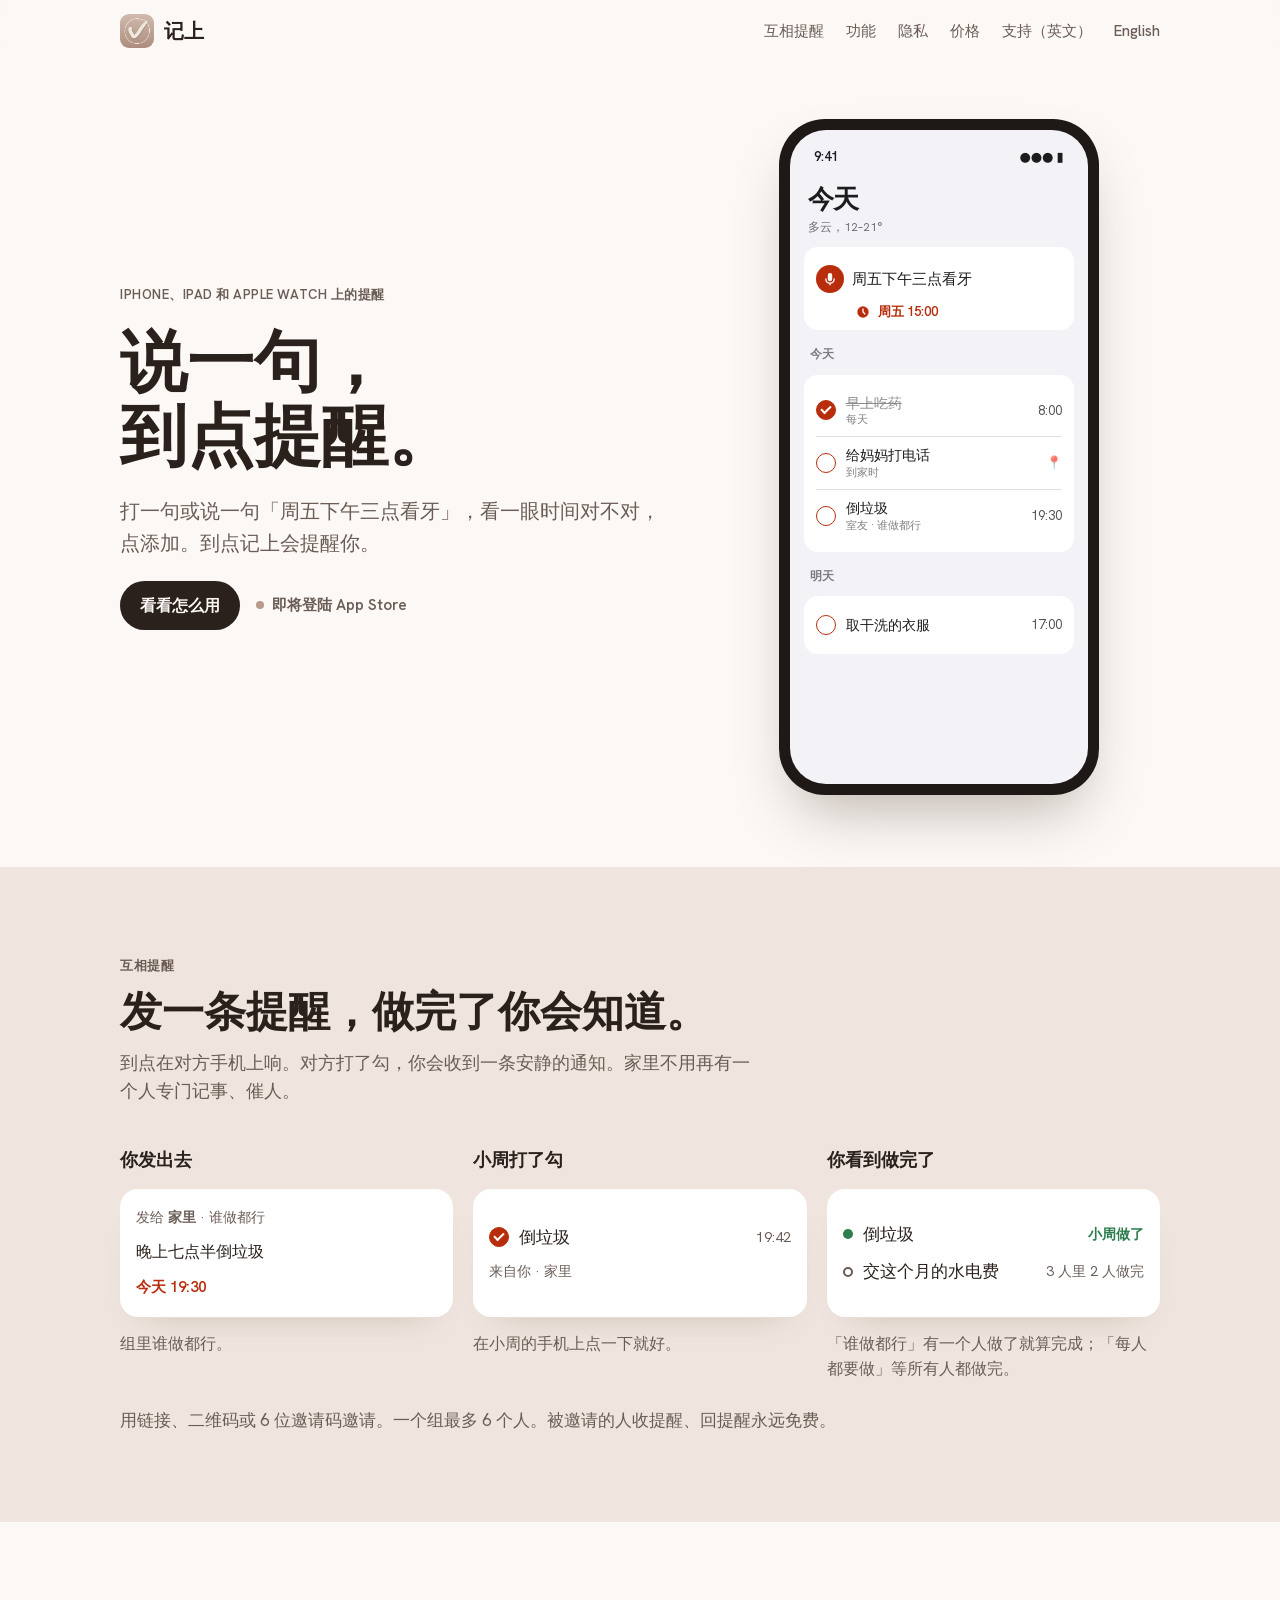
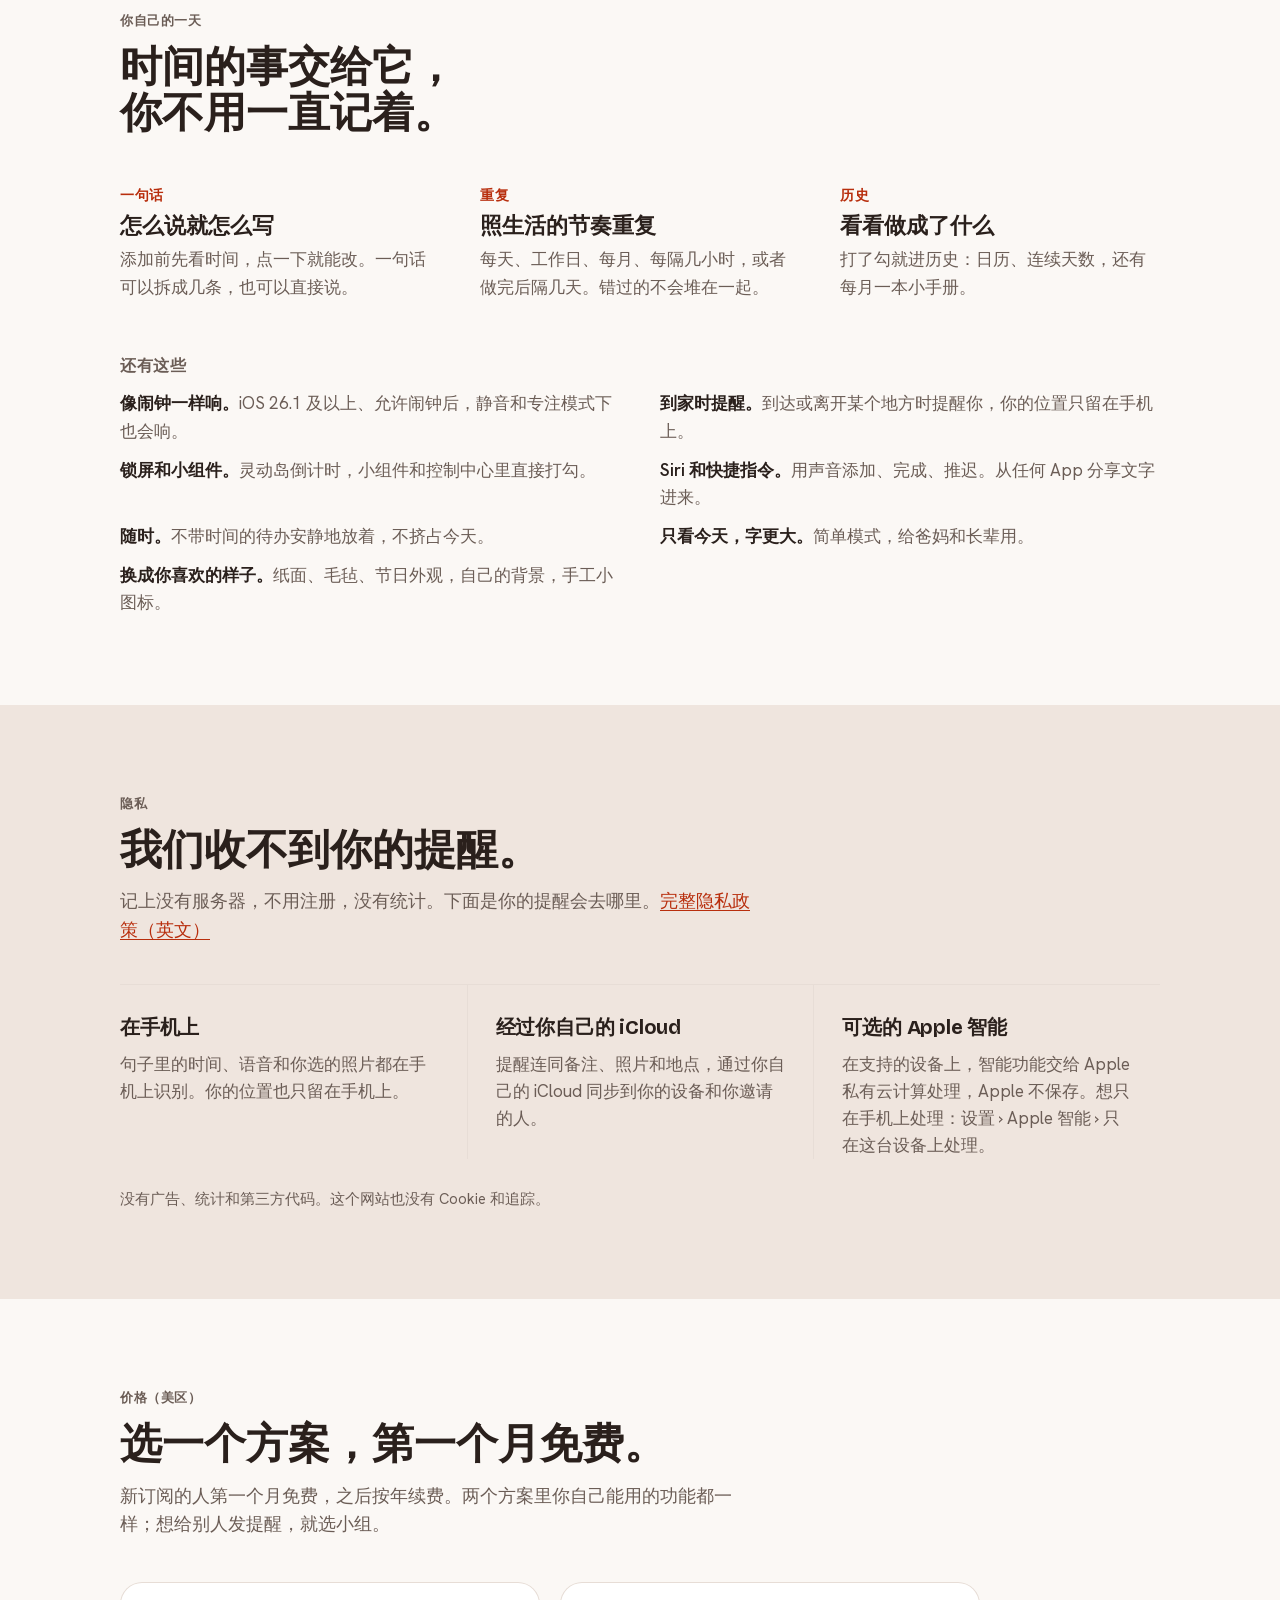
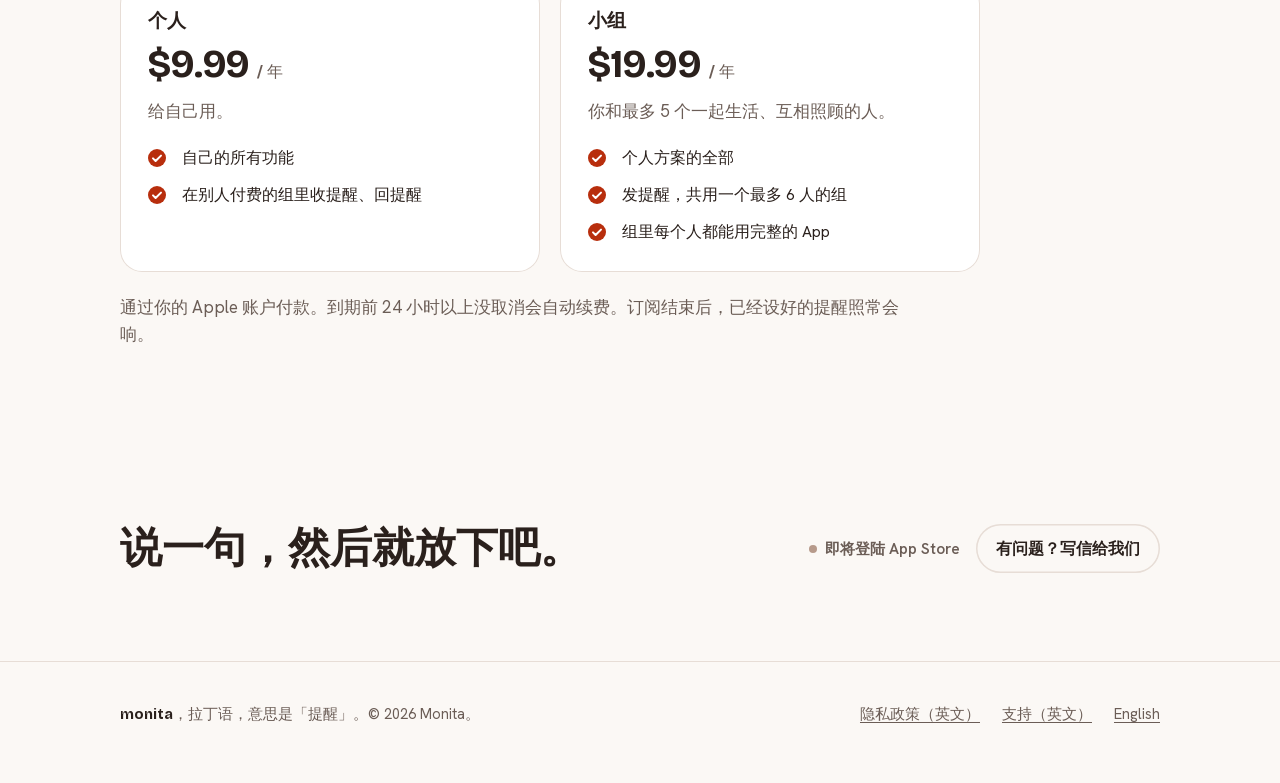
==== zh/index.html @ b8a8f03d "Draft (not live): shorter phone hero with demo, three-step group story, feature tiers, Chinese page " ====
<!doctype html>
<html lang="zh-Hans">
<head>
<meta charset="utf-8">
<meta name="viewport" content="width=device-width, initial-scale=1, viewport-fit=cover">
<title>记上 Monita：说一句，到点提醒</title>
<meta name="description" content="记上（Monita）是 iPhone 上的提醒 App。说一句话就设好时间，到点提醒你；给家人、室友发提醒，做完了你会知道。不用注册，没有广告和追踪。">
<link rel="canonical" href="https://usemonita.com/zh/">
<link rel="alternate" hreflang="en" href="https://usemonita.com/">
<link rel="alternate" hreflang="zh-Hans" href="https://usemonita.com/zh/">
<link rel="icon" href="../img/favicon-32.png" sizes="32x32" type="image/png">
<link rel="apple-touch-icon" href="../img/apple-touch-icon.png">
<meta property="og:title" content="记上 Monita：说一句，到点提醒">
<meta property="og:description" content="说一句话就设好提醒。给一起生活的人发提醒，做完了你会知道。">
<meta property="og:image" content="https://usemonita.com/img/og.png">
<link rel="stylesheet" href="../fonts.css">
<link rel="stylesheet" href="../style.css">
<style>
  :root { --font-body: "Hanken Grotesk", -apple-system, "PingFang SC", "Hiragino Sans GB", "Noto Sans SC", system-ui, sans-serif; --font-display: "Bricolage Grotesque", -apple-system, "PingFang SC", "Noto Sans SC", system-ui, sans-serif; }
  h1, h2, h3 { letter-spacing: 0; }
  .eyebrow { letter-spacing: 0.04em; }
  .nb { display: inline-block; }
</style>
</head>
<body>
<header class="site-head">
  <div class="wrap">
    <a class="brand" href="./" aria-label="记上 首页"><img src="../img/icon-256.webp" alt="" width="34" height="34">记上</a>
    <nav class="nav" aria-label="主菜单">
      <a href="#together">互相提醒</a>
      <a href="#features">功能</a>
      <a href="#privacy">隐私</a>
      <a href="#pricing">价格</a>
      <a href="../support.html">支持（英文）</a>
      <a href="../" lang="en">English</a>
    </nav>
    <nav class="nav-mini" aria-label="帮助"><a href="#privacy">隐私</a><a href="../support.html">支持</a><a href="../" lang="en">English</a></nav>
  </div>
</header>

<main>
  <section class="hero">
    <div class="wrap">
      <div class="hero-copy">
        <span class="eyebrow">iPhone、iPad 和 Apple Watch 上的提醒</span>
        <h1><span class="nb">说一句，</span><span class="nb">到点提醒。</span></h1>
        <div class="try" role="img" aria-label="输入「周五下午三点看牙」，下面先显示「周五 15:00」，再点添加。">
          <div class="try-input" aria-hidden="true"><span class="mic"><svg viewBox="0 0 16 16"><path d="M8 10.5a2.5 2.5 0 0 0 2.5-2.5V3.5a2.5 2.5 0 0 0-5 0V8A2.5 2.5 0 0 0 8 10.5Zm4-2.5a.75.75 0 0 1 1.5 0 5.5 5.5 0 0 1-4.75 5.45V15h-1.5v-1.55A5.5 5.5 0 0 1 2.5 8 .75.75 0 0 1 4 8a4 4 0 0 0 8 0Z"/></svg></span><span>周五下午三点看牙</span><span class="try-add">添加</span></div>
          <div class="try-result" aria-hidden="true"><svg viewBox="0 0 16 16"><path d="M8 1.5a6.5 6.5 0 1 0 0 13 6.5 6.5 0 0 0 0-13ZM8.75 4v3.69l2.28 2.28-1.06 1.06L7.25 8.31V4h1.5Z"/></svg>周五 15:00</div>
        </div>
        <p class="lede">打一句或说一句「周五下午三点看牙」，看一眼时间对不对，点添加。到点记上会提醒你。</p>
        <div class="cta-row">
          <a class="btn" href="#together">看看怎么用</a>
          <span class="soon" data-appstore>即将登陆 App Store</span>
        </div>
      </div>

      <div class="phone" role="img" aria-label="iPhone 上的记上：输入「周五下午三点看牙」，下面显示「周五 15:00」。">
        <div class="screen" aria-hidden="true">
          <div class="status"><span>9:41</span><span>●●● ▮</span></div>
          <div class="date">今天</div>
          <div class="sub">多云，12–21°</div>
          <div class="card">
            <div class="input">
              <span class="mic"><svg viewBox="0 0 16 16"><path d="M8 10.5a2.5 2.5 0 0 0 2.5-2.5V3.5a2.5 2.5 0 0 0-5 0V8A2.5 2.5 0 0 0 8 10.5Zm4-2.5a.75.75 0 0 1 1.5 0 5.5 5.5 0 0 1-4.75 5.45V15h-1.5v-1.55A5.5 5.5 0 0 1 2.5 8 .75.75 0 0 1 4 8a4 4 0 0 0 8 0Z"/></svg></span>
              <span class="typed"><span>周五下午三点看牙</span></span>
            </div>
            <div class="parsed"><svg viewBox="0 0 16 16"><path d="M8 1.5a6.5 6.5 0 1 0 0 13 6.5 6.5 0 0 0 0-13ZM8.75 4v3.69l2.28 2.28-1.06 1.06L7.25 8.31V4h1.5Z"/></svg><span>周五 15:00</span></div>
          </div>
          <div class="list-label">今天</div>
          <div class="card">
            <div class="row struck"><span class="ring done"></span><span class="t"><span>早上吃药</span><small>每天</small></span><span class="time">8:00</span></div>
            <div class="row"><span class="ring"></span><span class="t"><span>给妈妈打电话</span><small>到家时</small></span><span class="time">📍</span></div>
            <div class="row"><span class="ring"></span><span class="t"><span>倒垃圾</span><small>室友 · 谁做都行</small></span><span class="time">19:30</span></div>
          </div>
          <div class="list-label">明天</div>
          <div class="card">
            <div class="row"><span class="ring"></span><span class="t"><span>取干洗的衣服</span></span><span class="time">17:00</span></div>
          </div>
        </div>
      </div>
    </div>
  </section>

  <section class="band tint" id="together">
    <div class="wrap">
      <div class="center-head">
        <span class="eyebrow">互相提醒</span>
        <h2><span class="nb">发一条提醒，</span><span class="nb">做完了你会知道。</span></h2>
        <p>到点在对方手机上响。对方打了勾，你会收到一条安静的通知。家里不用再有一个人专门记事、催人。</p>
      </div>
      <ol class="frames">
        <li class="frame">
          <span class="frame-step">你发出去</span>
          <div class="mini" aria-hidden="true">
            <div class="mini-to">发给 <b>家里</b> · 谁做都行</div>
            <div class="mini-line">晚上七点半倒垃圾</div>
            <div class="mini-result">今天 19:30</div>
          </div>
          <p>组里谁做都行。</p>
        </li>
        <li class="frame">
          <span class="frame-step">小周打了勾</span>
          <div class="mini" aria-hidden="true">
            <div class="mini-row"><span class="ring done"></span><span>倒垃圾</span><span class="mini-time">19:42</span></div>
            <div class="mini-to">来自你 · 家里</div>
          </div>
          <p>在小周的手机上点一下就好。</p>
        </li>
        <li class="frame">
          <span class="frame-step">你看到做完了</span>
          <div class="mini" aria-hidden="true">
            <div class="mini-row"><span class="okdot"></span><span>倒垃圾</span><span class="mini-ok">小周做了</span></div>
            <div class="mini-row"><span class="waitdot"></span><span>交这个月的水电费</span><span class="mini-wait">3 人里 2 人做完</span></div>
          </div>
          <p>「谁做都行」有一个人做了就算完成；「每人都要做」等所有人都做完。</p>
        </li>
      </ol>
      <p class="frames-note">用链接、二维码或 6 位邀请码邀请。一个组最多 6 个人。被邀请的人收提醒、回提醒永远免费。</p>
    </div>
  </section>

  <section class="band" id="features">
    <div class="wrap">
      <div class="center-head">
        <span class="eyebrow">你自己的一天</span>
        <h2><span class="nb">时间的事交给它，</span><span class="nb">你不用一直记着。</span></h2>
      </div>
      <div class="grid grid-main">
        <div><span class="k">一句话</span><h3>怎么说就怎么写</h3><p>添加前先看时间，点一下就能改。一句话可以拆成几条，也可以直接说。</p></div>
        <div><span class="k">重复</span><h3>照生活的节奏重复</h3><p>每天、工作日、每月、每隔几小时，或者做完后隔几天。错过的不会堆在一起。</p></div>
        <div><span class="k">历史</span><h3>看看做成了什么</h3><p>打了勾就进历史：日历、连续天数，还有每月一本小手册。</p></div>
      </div>
      <h3 class="more-head">还有这些</h3>
      <ul class="more">
        <li><b>像闹钟一样响。</b>iOS 26.1 及以上、允许闹钟后，静音和专注模式下也会响。</li>
        <li><b>到家时提醒。</b>到达或离开某个地方时提醒你，你的位置只留在手机上。</li>
        <li><b>锁屏和小组件。</b>灵动岛倒计时，小组件和控制中心里直接打勾。</li>
        <li><b>Siri 和快捷指令。</b>用声音添加、完成、推迟。从任何 App 分享文字进来。</li>
        <li><b>随时。</b>不带时间的待办安静地放着，不挤占今天。</li>
        <li><b>只看今天，字更大。</b>简单模式，给爸妈和长辈用。</li>
        <li><b>换成你喜欢的样子。</b>纸面、毛毡、节日外观，自己的背景，手工小图标。</li>
      </ul>
    </div>
  </section>

  <section class="band tint" id="privacy">
    <div class="wrap">
      <div class="center-head">
        <span class="eyebrow">隐私</span>
        <h2>我们收不到你的提醒。</h2>
        <p>记上没有服务器，不用注册，没有统计。下面是你的提醒会去哪里。<a href="../privacy.html">完整隐私政策（英文）</a></p>
      </div>
      <ul class="privacy-lines">
        <li><b>在手机上</b><span>句子里的时间、语音和你选的照片都在手机上识别。你的位置也只留在手机上。</span></li>
        <li><b>经过你自己的 iCloud</b><span>提醒连同备注、照片和地点，通过你自己的 iCloud 同步到你的设备和你邀请的人。</span></li>
        <li><b>可选的 Apple 智能</b><span>在支持的设备上，智能功能交给 Apple 私有云计算处理，Apple 不保存。想只在手机上处理：设置 › Apple 智能 › 只在这台设备上处理。</span></li>
      </ul>
      <p class="fine" style="margin-top:28px">没有广告、统计和第三方代码。这个网站也没有 Cookie 和追踪。</p>
    </div>
  </section>

  <section class="band" id="pricing">
    <div class="wrap">
      <div class="center-head">
        <span class="eyebrow">价格（美区）</span>
        <h2><span class="nb">选一个方案，</span><span class="nb">第一个月免费。</span></h2>
        <p>新订阅的人第一个月免费，之后按年续费。两个方案里你自己能用的功能都一样；想给别人发提醒，就选小组。</p>
      </div>
      <div class="plans">
        <div class="plan">
          <h3>个人</h3>
          <div class="price">$9.99 <small>/ 年</small></div>
          <p>给自己用。</p>
          <ul class="ticks">
            <li><span>自己的所有功能</span></li>
            <li><span>在别人付费的组里收提醒、回提醒</span></li>
          </ul>
        </div>
        <div class="plan">
          <h3>小组</h3>
          <div class="price">$19.99 <small>/ 年</small></div>
          <p>你和最多 5 个一起生活、互相照顾的人。</p>
          <ul class="ticks">
            <li><span>个人方案的全部</span></li>
            <li><span>发提醒，共用一个最多 6 人的组</span></li>
            <li><span>组里每个人都能用完整的 App</span></li>
          </ul>
        </div>
      </div>
      <p class="trial-note">通过你的 Apple 账户付款。到期前 24 小时以上没取消会自动续费。订阅结束后，已经设好的提醒照常会响。</p>
    </div>
  </section>

  <section class="band closing" id="get">
    <div class="wrap">
      <h2><span class="nb">说一句，</span><span class="nb">然后就放下吧。</span></h2>
      <div class="cta-row">
        <span class="soon" data-appstore>即将登陆 App Store</span>
        <a class="btn ghost" href="mailto:support@usemonita.com">有问题？写信给我们</a>
      </div>
    </div>
  </section>
</main>

<footer class="site-foot">
  <div class="wrap">
    <p class="latin"><i>monita</i>，拉丁语，意思是「提醒」。© 2026 Monita。</p>
    <nav aria-label="页脚"><a href="../privacy.html">隐私政策（英文）</a><a href="../support.html">支持（英文）</a><a href="../" lang="en">English</a></nav>
  </div>
</footer>
</body>
</html>
---- fonts.css ----
@font-face { font-family: 'Bricolage Grotesque'; font-style: normal; font-weight: 600; font-display: swap; src: url(fonts/BricolageGrotesque-latin.woff2) format('woff2'); unicode-range: U+0000-00FF, U+0131, U+0152-0153, U+02BB-02BC, U+02C6, U+02DA, U+02DC, U+0304, U+0308, U+0329, U+2000-206F, U+20AC, U+2122, U+2191, U+2193, U+2212, U+2215, U+FEFF, U+FFFD; }
@font-face { font-family: 'Bricolage Grotesque'; font-style: normal; font-weight: 700; font-display: swap; src: url(fonts/BricolageGrotesque-latin.woff2) format('woff2'); unicode-range: U+0000-00FF, U+0131, U+0152-0153, U+02BB-02BC, U+02C6, U+02DA, U+02DC, U+0304, U+0308, U+0329, U+2000-206F, U+20AC, U+2122, U+2191, U+2193, U+2212, U+2215, U+FEFF, U+FFFD; }
@font-face { font-family: 'Hanken Grotesk'; font-style: normal; font-weight: 400; font-display: swap; src: url(fonts/HankenGrotesk-latin.woff2) format('woff2'); unicode-range: U+0000-00FF, U+0131, U+0152-0153, U+02BB-02BC, U+02C6, U+02DA, U+02DC, U+0304, U+0308, U+0329, U+2000-206F, U+20AC, U+2122, U+2191, U+2193, U+2212, U+2215, U+FEFF, U+FFFD; }
@font-face { font-family: 'Hanken Grotesk'; font-style: normal; font-weight: 500; font-display: swap; src: url(fonts/HankenGrotesk-latin.woff2) format('woff2'); unicode-range: U+0000-00FF, U+0131, U+0152-0153, U+02BB-02BC, U+02C6, U+02DA, U+02DC, U+0304, U+0308, U+0329, U+2000-206F, U+20AC, U+2122, U+2191, U+2193, U+2212, U+2215, U+FEFF, U+FFFD; }
@font-face { font-family: 'Hanken Grotesk'; font-style: normal; font-weight: 600; font-display: swap; src: url(fonts/HankenGrotesk-latin.woff2) format('woff2'); unicode-range: U+0000-00FF, U+0131, U+0152-0153, U+02BB-02BC, U+02C6, U+02DA, U+02DC, U+0304, U+0308, U+0329, U+2000-206F, U+20AC, U+2122, U+2191, U+2193, U+2212, U+2215, U+FEFF, U+FFFD; }
---- style.css ----
/* Monita site. Layout: one calm column of alternating "paper" bands, phone mocks drawn in HTML,
   colors taken from the app icon (clay + cream) and the app's own red. */
:root {
  --paper: #FBF8F5;      /* page ground, a touch of the icon's clay */
  --sheet: #FFFFFF;      /* cards, phone screen */
  --clay: #B79A8B;       /* icon gradient, mid */
  --clay-soft: #EFE5DE;  /* tinted band */
  --ink: #2A201C;        /* text */
  --ink-2: #6B5D56;      /* secondary text (5.9:1 on paper) */
  --line: #E7DDD6;
  --accent: #B82E0D;     /* the app's Done red */
  --accent-ink: #FFFFFF;
  --ok: #2F7D4F;
  --phone: #1E1916;
  --font-display: "Bricolage Grotesque", "Avenir Next", system-ui, sans-serif;
  --font-body: "Hanken Grotesk", -apple-system, "Segoe UI", system-ui, sans-serif;
  --radius: 22px;
  --wrap: 1080px;
  color-scheme: light;
}
@media (prefers-color-scheme: dark) {
  :root:not([data-theme="light"]) {
    --paper: #171310; --sheet: #241E1A; --clay: #A88B7C; --clay-soft: #2A221D;
    --ink: #F3ECE6; --ink-2: #BFAFA6; --line: #3A302A;
    --accent: #FF7A57; --accent-ink: #1A0F0A; --ok: #6CCB92; --phone: #0B0908;
    color-scheme: dark;
  }
}
:root[data-theme="dark"] {
  --paper: #171310; --sheet: #241E1A; --clay: #A88B7C; --clay-soft: #2A221D;
  --ink: #F3ECE6; --ink-2: #BFAFA6; --line: #3A302A;
  --accent: #FF7A57; --accent-ink: #1A0F0A; --ok: #6CCB92; --phone: #0B0908;
  color-scheme: dark;
}

* { box-sizing: border-box; }
[hidden] { display: none !important; }
html { -webkit-text-size-adjust: 100%; scroll-behavior: smooth; }
@media (prefers-reduced-motion: reduce) { html { scroll-behavior: auto; } }
body {
  margin: 0; background: var(--paper); color: var(--ink);
  font: 400 17px/1.6 var(--font-body);
  -webkit-font-smoothing: antialiased;
}
img { max-width: 100%; height: auto; display: block; }
a { color: var(--accent); text-underline-offset: 3px; }
a:focus-visible, button:focus-visible { outline: 3px solid var(--accent); outline-offset: 3px; border-radius: 8px; }
h1, h2, h3 { font-family: var(--font-display); line-height: 1.1; letter-spacing: -0.02em; margin: 0; text-wrap: balance; }
h1 { font-size: clamp(2.5rem, 6vw, 4.2rem); font-weight: 700; }
h2 { font-size: clamp(1.8rem, 3.6vw, 2.6rem); font-weight: 700; }
h3 { font-size: 1.2rem; font-weight: 650; letter-spacing: -0.01em; }
p { margin: 0; }

.wrap {
  max-width: var(--wrap); margin: 0 auto;
  padding-left: max(20px, env(safe-area-inset-left, 0px));
  padding-right: max(20px, env(safe-area-inset-right, 0px));
}

/* Header */
body::before { content: ""; position: fixed; inset: 0 0 auto; height: env(safe-area-inset-top, 0px); z-index: 10; background: var(--paper); }
.site-head { position: sticky; top: env(safe-area-inset-top, 0px); z-index: 5; background: color-mix(in srgb, var(--paper) 88%, transparent); backdrop-filter: blur(12px); -webkit-backdrop-filter: blur(12px); border-bottom: 1px solid transparent; }
.site-head .wrap { display: flex; align-items: center; gap: 24px; padding-block: 14px; }
.brand { display: flex; align-items: center; gap: 10px; color: var(--ink); text-decoration: none; font: 700 1.25rem/1 var(--font-display); letter-spacing: -0.02em; }
.brand img { width: 34px; height: 34px; border-radius: 9px; }
.nav { display: flex; gap: 22px; margin-left: auto; }
.nav a { color: var(--ink-2); text-decoration: none; font-weight: 500; font-size: 0.95rem; }
.nav a:hover { color: var(--ink); }
.nav-mini { display: none; gap: 18px; margin-left: auto; }
.nav-mini a { color: var(--ink-2); text-decoration: none; font-weight: 600; font-size: 0.95rem; }
@media (max-width: 760px) { .nav { display: none; } .nav-mini { display: flex; } }

.btn { display: inline-flex; align-items: center; gap: 10px; padding: 12px 20px; border-radius: 999px; background: var(--ink); color: var(--paper); font-weight: 600; font-size: 0.98rem; text-decoration: none; border: 0; cursor: pointer; white-space: nowrap; }
.btn svg { width: 18px; height: 18px; fill: currentColor; }
.btn.small { padding: 9px 16px; font-size: 0.9rem; }
.btn.ghost { background: transparent; color: var(--ink); box-shadow: inset 0 0 0 1.5px var(--line); }
.btn:hover { filter: brightness(1.12); }
.soon { display: inline-flex; align-items: center; gap: 8px; font-size: 0.95rem; font-weight: 600; color: var(--ink-2); padding: 12px 4px; }
.soon::before { content: ""; width: 8px; height: 8px; border-radius: 50%; background: var(--clay); }

/* Hero */
.hero .wrap { display: grid; grid-template-columns: 1.1fr 0.9fr; gap: 56px; align-items: center; padding-block: 56px 72px; }
.hero-copy { display: flex; flex-direction: column; gap: 22px; min-width: 0; }
.eyebrow { font-size: 0.82rem; font-weight: 600; letter-spacing: 0.08em; text-transform: uppercase; color: var(--ink-2); }
.lede { font-size: 1.22rem; color: var(--ink-2); max-width: 34em; }
.cta-row { display: flex; flex-wrap: wrap; gap: 12px; align-items: center; }
.fine { font-size: 0.92rem; color: var(--ink-2); }
@media (max-width: 860px) { .hero .wrap { grid-template-columns: 1fr; gap: 40px; padding-block: 32px 56px; } }

/* Phone mock (drawn, not a screenshot) */
.phone { width: min(320px, 100%); margin: 0 auto; aspect-ratio: 9 / 19; max-width: 100%; background: var(--phone); border-radius: 46px; padding: 11px; box-shadow: 0 30px 60px -20px rgba(60, 35, 20, 0.35); }
.screen { height: 100%; border-radius: 36px; background: #F2F2F7; color: #1C1C1E; overflow: hidden; display: flex; flex-direction: column; gap: 12px; padding: 18px 14px; font-family: -apple-system, "SF Pro Text", var(--font-body); font-size: 14px; line-height: 1.35; }
:root[data-theme="dark"] .screen { background: #000; color: #F2F2F7; }
@media (prefers-color-scheme: dark) { :root:not([data-theme="light"]) .screen { background: #000; color: #F2F2F7; } }
.screen .status { display: flex; justify-content: space-between; font-weight: 600; font-size: 13px; padding: 0 10px; }
.screen .date { font-size: 26px; font-weight: 700; letter-spacing: -0.02em; padding: 4px 4px 0; }
.screen .sub { font-size: 12px; opacity: 0.6; padding: 0 4px; margin-top: -10px; }
.card { background: #fff; border-radius: 14px; padding: 10px 12px; }
:root[data-theme="dark"] .card { background: #1C1C1E; }
:root[data-theme="dark"] .parsed, :root[data-theme="dark"] .caret { color: #FF8A6B; background-color: transparent; }
:root[data-theme="dark"] .caret { background: #FF8A6B; }
:root[data-theme="dark"] .ring { border-color: #FF8A6B; }
:root[data-theme="dark"] .ring.done { background: #FF8A6B; }
@media (prefers-color-scheme: dark) { :root:not([data-theme="light"]) .card { background: #1C1C1E; } :root:not([data-theme="light"]) .parsed { color: #FF8A6B; } :root:not([data-theme="light"]) .caret { background: #FF8A6B; } :root:not([data-theme="light"]) .ring { border-color: #FF8A6B; } :root:not([data-theme="light"]) .ring.done { background: #FF8A6B; } }
.input { display: flex; align-items: center; gap: 8px; min-height: 44px; }
.mic { flex: none; width: 28px; height: 28px; border-radius: 50%; background: #B82E0D; display: grid; place-items: center; }
.mic svg { width: 14px; height: 14px; fill: #fff; }
.typed { flex: 1; min-width: 0; font-size: 15px; white-space: nowrap; overflow: hidden; text-overflow: ellipsis; }
.caret { display: inline-block; width: 2px; height: 1.05em; background: #B82E0D; vertical-align: -2px; margin-left: 1px; animation: blink 1s steps(1) infinite; }
@keyframes blink { 50% { opacity: 0; } }
@media (prefers-reduced-motion: reduce) { .caret { animation: none; } }
.parsed { display: flex; align-items: center; gap: 8px; font-size: 13px; color: #B82E0D; font-weight: 600; padding: 2px 4px 0 40px; min-height: 18px; transition: opacity 0.3s; }
.parsed svg { width: 14px; height: 14px; fill: currentColor; flex: none; }
.list-label { font-size: 12px; font-weight: 600; opacity: 0.55; padding: 4px 6px 0; }
.row { display: flex; align-items: center; gap: 10px; padding: 9px 0; }
.row + .row { border-top: 0.5px solid rgba(128, 128, 128, 0.25); }
.ring { flex: none; width: 20px; height: 20px; border-radius: 50%; border: 1.5px solid #B82E0D; }
.ring.done { background: #B82E0D; display: grid; place-items: center; }
.ring.done::after { content: ""; width: 8px; height: 4px; border: 2px solid #fff; border-top: 0; border-right: 0; transform: rotate(-45deg) translate(1px, -1px); }
.row .t { flex: 1; min-width: 0; }
.row .t small { display: block; font-size: 11px; opacity: 0.55; }
.row .time { font-size: 13px; font-variant-numeric: tabular-nums; opacity: 0.75; }
.row.struck .t span { text-decoration: line-through; opacity: 0.5; }

/* Bands */
.band { padding-block: 88px; }
.band.tint { background: var(--clay-soft); }
.split { display: grid; grid-template-columns: 1fr 1fr; gap: 64px; align-items: center; }
.split > * { min-width: 0; }
.split.flip > :first-child { order: 2; }
@media (max-width: 860px) { .split { grid-template-columns: 1fr; gap: 40px; } .split.flip > :first-child { order: 0; } .band { padding-block: 64px; } }
.section-copy { display: flex; flex-direction: column; gap: 18px; }
.section-copy > p { color: var(--ink-2); font-size: 1.1rem; max-width: 32em; }
.ticks { list-style: none; padding: 0; margin: 6px 0 0; display: grid; gap: 12px; }
.ticks li { display: grid; grid-template-columns: 22px 1fr; gap: 12px; align-items: start; }
.ticks li::before { content: ""; width: 18px; height: 18px; margin-top: 4px; border-radius: 50%; background: var(--accent) url("data:image/svg+xml,%3Csvg xmlns='http://www.w3.org/2000/svg' viewBox='0 0 18 18'%3E%3Cpath d='M5 9.4l2.6 2.6L13 6.6' fill='none' stroke='white' stroke-width='2' stroke-linecap='round' stroke-linejoin='round'/%3E%3C/svg%3E") center/18px no-repeat; }
:root[data-theme="dark"] .ticks li::before { background-color: var(--accent); }

/* Group mock */
.thread { background: var(--sheet); border-radius: var(--radius); padding: 22px; display: grid; gap: 4px; box-shadow: 0 1px 0 var(--line), 0 20px 40px -28px rgba(60, 35, 20, 0.35); max-width: 440px; width: 100%; margin: 0 auto; }
.thread .head { display: flex; align-items: center; gap: 12px; padding-bottom: 12px; border-bottom: 1px solid var(--line); margin-bottom: 6px; }
.avatar { width: 38px; height: 38px; border-radius: 50%; display: grid; place-items: center; font-weight: 700; color: #fff; flex: none; font-size: 0.95rem; }
.thread .head b { display: block; font-size: 1.05rem; }
.thread .head span { font-size: 0.85rem; color: var(--ink-2); }
.msg { display: grid; grid-template-columns: 1fr auto; gap: 2px 12px; padding: 12px 0; }
.msg + .msg { border-top: 1px solid var(--line); }
.msg b { font-weight: 600; }
.msg .meta { grid-column: 1; font-size: 0.85rem; color: var(--ink-2); }
.msg .when { grid-row: 1; grid-column: 2; font-variant-numeric: tabular-nums; font-size: 0.9rem; color: var(--ink-2); }
.msg .status { grid-column: 2; font-size: 0.85rem; font-weight: 600; text-align: right; }
.status.ok { color: var(--ok); }
.status.wait { color: var(--ink-2); font-weight: 500; }

/* Feature grid */
.grid { display: grid; grid-template-columns: repeat(3, 1fr); gap: 36px 40px; margin-top: 48px; }
.grid > div { display: flex; flex-direction: column; gap: 8px; min-width: 0; }
.grid p { color: var(--ink-2); }
.grid .k { font-family: var(--font-display); font-weight: 700; font-size: 0.85rem; color: var(--accent); letter-spacing: 0.04em; text-transform: uppercase; }
@media (max-width: 860px) { .grid { grid-template-columns: 1fr 1fr; } }
@media (max-width: 560px) { .grid { grid-template-columns: 1fr; } }
.center-head { max-width: 640px; display: flex; flex-direction: column; gap: 14px; }
.center-head p { color: var(--ink-2); font-size: 1.1rem; }

/* Privacy */
.privacy-lines { list-style: none; padding: 0; margin: 40px 0 0; display: grid; grid-template-columns: repeat(3, 1fr); gap: 0; border-top: 1px solid var(--line); }
.privacy-lines li { padding: 26px 28px 0 0; display: flex; flex-direction: column; gap: 8px; min-width: 0; }
.privacy-lines li + li { padding-left: 28px; border-left: 1px solid var(--line); }
.privacy-lines b { font-family: var(--font-display); font-size: 1.25rem; letter-spacing: -0.01em; }
.privacy-lines span { color: var(--ink-2); }
@media (max-width: 760px) { .privacy-lines { grid-template-columns: 1fr; } .privacy-lines li, .privacy-lines li + li { padding: 22px 0; border-left: 0; } .privacy-lines li + li { border-top: 1px solid var(--line); } }

/* Pricing */
.plans { display: grid; grid-template-columns: 1fr 1fr; gap: 20px; margin-top: 44px; max-width: 860px; }
.plan { background: var(--sheet); border-radius: var(--radius); padding: 28px; display: flex; flex-direction: column; gap: 14px; box-shadow: inset 0 0 0 1px var(--line); min-width: 0; }
.plan.main { box-shadow: inset 0 0 0 2px var(--accent); }
.plan .price { font-family: var(--font-display); font-size: 2.4rem; font-weight: 700; letter-spacing: -0.03em; line-height: 1; }
.plan .price small { font-size: 1rem; font-weight: 500; color: var(--ink-2); letter-spacing: 0; }
.plan p { color: var(--ink-2); }
.plan .ticks { font-size: 0.98rem; }
@media (max-width: 680px) { .plans { grid-template-columns: 1fr; } }
.trial-note { margin-top: 22px; color: var(--ink-2); max-width: 46em; }

/* FAQ */
.faq { margin-top: 36px; max-width: 760px; border-top: 1px solid var(--line); }
.faq details { border-bottom: 1px solid var(--line); }
.faq summary { cursor: pointer; list-style: none; padding: 20px 36px 20px 0; font-weight: 600; font-size: 1.08rem; position: relative; }
.faq summary::-webkit-details-marker { display: none; }
.faq summary::after { content: "+"; position: absolute; right: 4px; top: 16px; font: 400 1.6rem/1 var(--font-display); color: var(--ink-2); transition: transform 0.2s; }
.faq details[open] summary::after { transform: rotate(45deg); }
.faq details p { padding: 0 0 22px; color: var(--ink-2); max-width: 40em; }

/* Closing CTA */
.closing { text-align: left; }
.closing .wrap { display: flex; flex-wrap: wrap; align-items: center; justify-content: space-between; gap: 28px; }
.closing h2 { max-width: 16em; }

/* Footer */
.site-foot { border-top: 1px solid var(--line); padding-block: 40px 56px; font-size: 0.92rem; color: var(--ink-2); }
.site-foot .wrap { display: grid; grid-template-columns: 1.4fr 1fr; gap: 28px; }
.site-foot nav { display: flex; flex-wrap: wrap; gap: 10px 22px; justify-content: flex-end; align-content: start; }
.site-foot nav a { color: var(--ink-2); }
.latin { max-width: 30em; }
.latin i { font-family: var(--font-display); font-style: normal; font-weight: 700; color: var(--ink); }
@media (max-width: 680px) { .site-foot .wrap { grid-template-columns: 1fr; } .site-foot nav { justify-content: flex-start; } }

/* Text pages (privacy, support) */
.doc { max-width: 720px; padding-block: 48px 80px; display: flex; flex-direction: column; gap: 18px; }
.doc h1 { font-size: clamp(2.2rem, 5vw, 3rem); }
.doc h2 { font-size: 1.45rem; margin-top: 22px; }
.doc h3 { font-size: 1.1rem; margin-top: 8px; }
.doc p, .doc li { color: var(--ink-2); }
.doc strong { color: var(--ink); }
.doc ul { margin: 0; padding-left: 1.2em; display: grid; gap: 10px; }
.doc .summary { background: var(--clay-soft); border-radius: 16px; padding: 18px 20px; color: var(--ink); }
.doc .updated { font-size: 0.9rem; }
.contact:hover { box-shadow: inset 0 0 0 1.5px var(--accent); }
.contact { text-decoration: none; display: inline-flex; flex-wrap: wrap; align-items: center; gap: 10px; background: var(--sheet); box-shadow: inset 0 0 0 1px var(--line); border-radius: 14px; padding: 12px 16px; font-weight: 600; color: var(--ink); width: fit-content; max-width: 100%; }

.toc { display: flex; flex-wrap: wrap; gap: 8px 18px; font-size: 0.95rem; }
.toc a { color: var(--accent); }

/* Draft: short demo in the hero (phones), three-step group story, feature tiers */
.try { display: none; flex-direction: column; gap: 8px; background: var(--sheet); border-radius: 18px; padding: 14px 16px; box-shadow: inset 0 0 0 1px var(--line); }
.try-input { display: flex; align-items: center; gap: 10px; font-size: 1.05rem; color: var(--ink); }
.try-input > span:nth-child(2) { flex: 1; min-width: 0; }
.try-add { font-weight: 600; color: var(--accent); font-size: 0.95rem; }
.try-result { display: flex; align-items: center; gap: 8px; padding-left: 38px; font-weight: 600; color: var(--accent); }
.try-result svg { width: 15px; height: 15px; fill: currentColor; }
@media (max-width: 860px) {
  .try { display: flex; }
  .hero .phone { display: none; }
  .hero-copy { gap: 18px; }
  .hero .lede { font-size: 1.08rem; }
}
.frames { list-style: none; padding: 0; margin: 40px 0 0; display: grid; grid-template-columns: repeat(3, 1fr); gap: 20px; }
.frame { display: flex; flex-direction: column; gap: 14px; min-width: 0; }
.frame p { color: var(--ink-2); font-size: 0.98rem; }
.frame-step { font-family: var(--font-display); font-weight: 700; font-size: 1.15rem; }
.mini { background: var(--sheet); border-radius: 18px; padding: 16px; display: flex; flex-direction: column; gap: 10px; min-height: 128px; justify-content: center; box-shadow: 0 1px 0 var(--line), 0 18px 36px -28px rgba(60, 35, 20, 0.35); }
.mini-to { font-size: 0.85rem; color: var(--ink-2); }
.mini-line { font-size: 1.02rem; }
.mini-result { font-weight: 600; color: var(--accent); font-size: 0.92rem; }
.mini-row { display: flex; align-items: center; gap: 10px; }
.mini-row > span:nth-child(2) { flex: 1; min-width: 0; }
.mini .ring { border-color: var(--accent); }
.mini .ring.done { background: var(--accent); }
.mini-time { font-variant-numeric: tabular-nums; color: var(--ink-2); font-size: 0.9rem; }
.mini-ok { color: var(--ok); font-weight: 600; font-size: 0.9rem; white-space: nowrap; }
.mini-wait { color: var(--ink-2); font-size: 0.9rem; white-space: nowrap; }
.okdot, .waitdot { flex: none; width: 10px; height: 10px; border-radius: 50%; background: var(--ok); }
.waitdot { background: transparent; box-shadow: inset 0 0 0 2px var(--ink-2); }
.frames-note { margin-top: 26px; color: var(--ink-2); max-width: 46em; }
@media (max-width: 860px) { .frames { grid-template-columns: 1fr; } .mini { min-height: 0; } }
.grid-main { grid-template-columns: repeat(3, 1fr); }
.grid-main h3 { font-size: 1.35rem; }
.more-head { margin-top: 56px; font-size: 1rem; color: var(--ink-2); font-family: var(--font-body); font-weight: 600; letter-spacing: 0.04em; text-transform: uppercase; }
.more { list-style: none; padding: 0; margin: 16px 0 0; display: grid; grid-template-columns: 1fr 1fr; gap: 12px 40px; color: var(--ink-2); }
.more b { color: var(--ink); font-weight: 600; }
@media (max-width: 680px) { .more { grid-template-columns: 1fr; } .grid-main { grid-template-columns: 1fr; } }
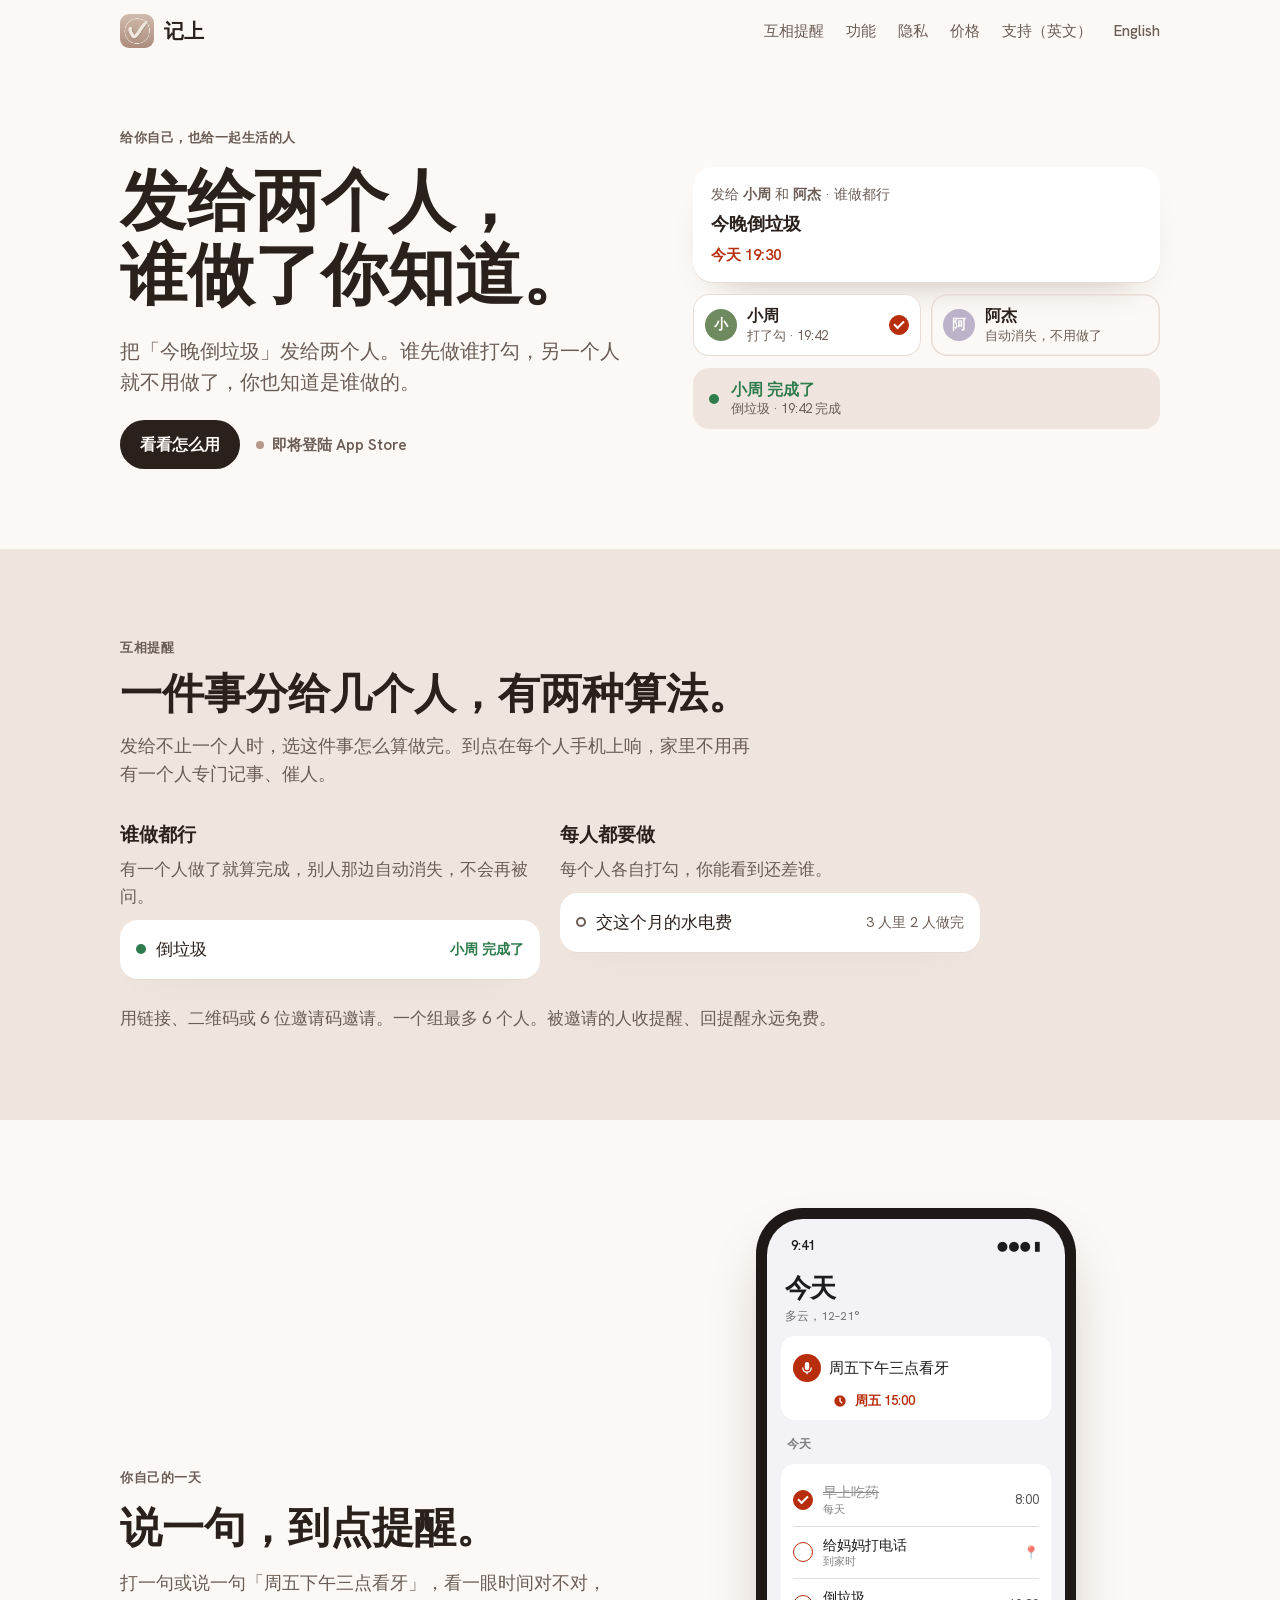
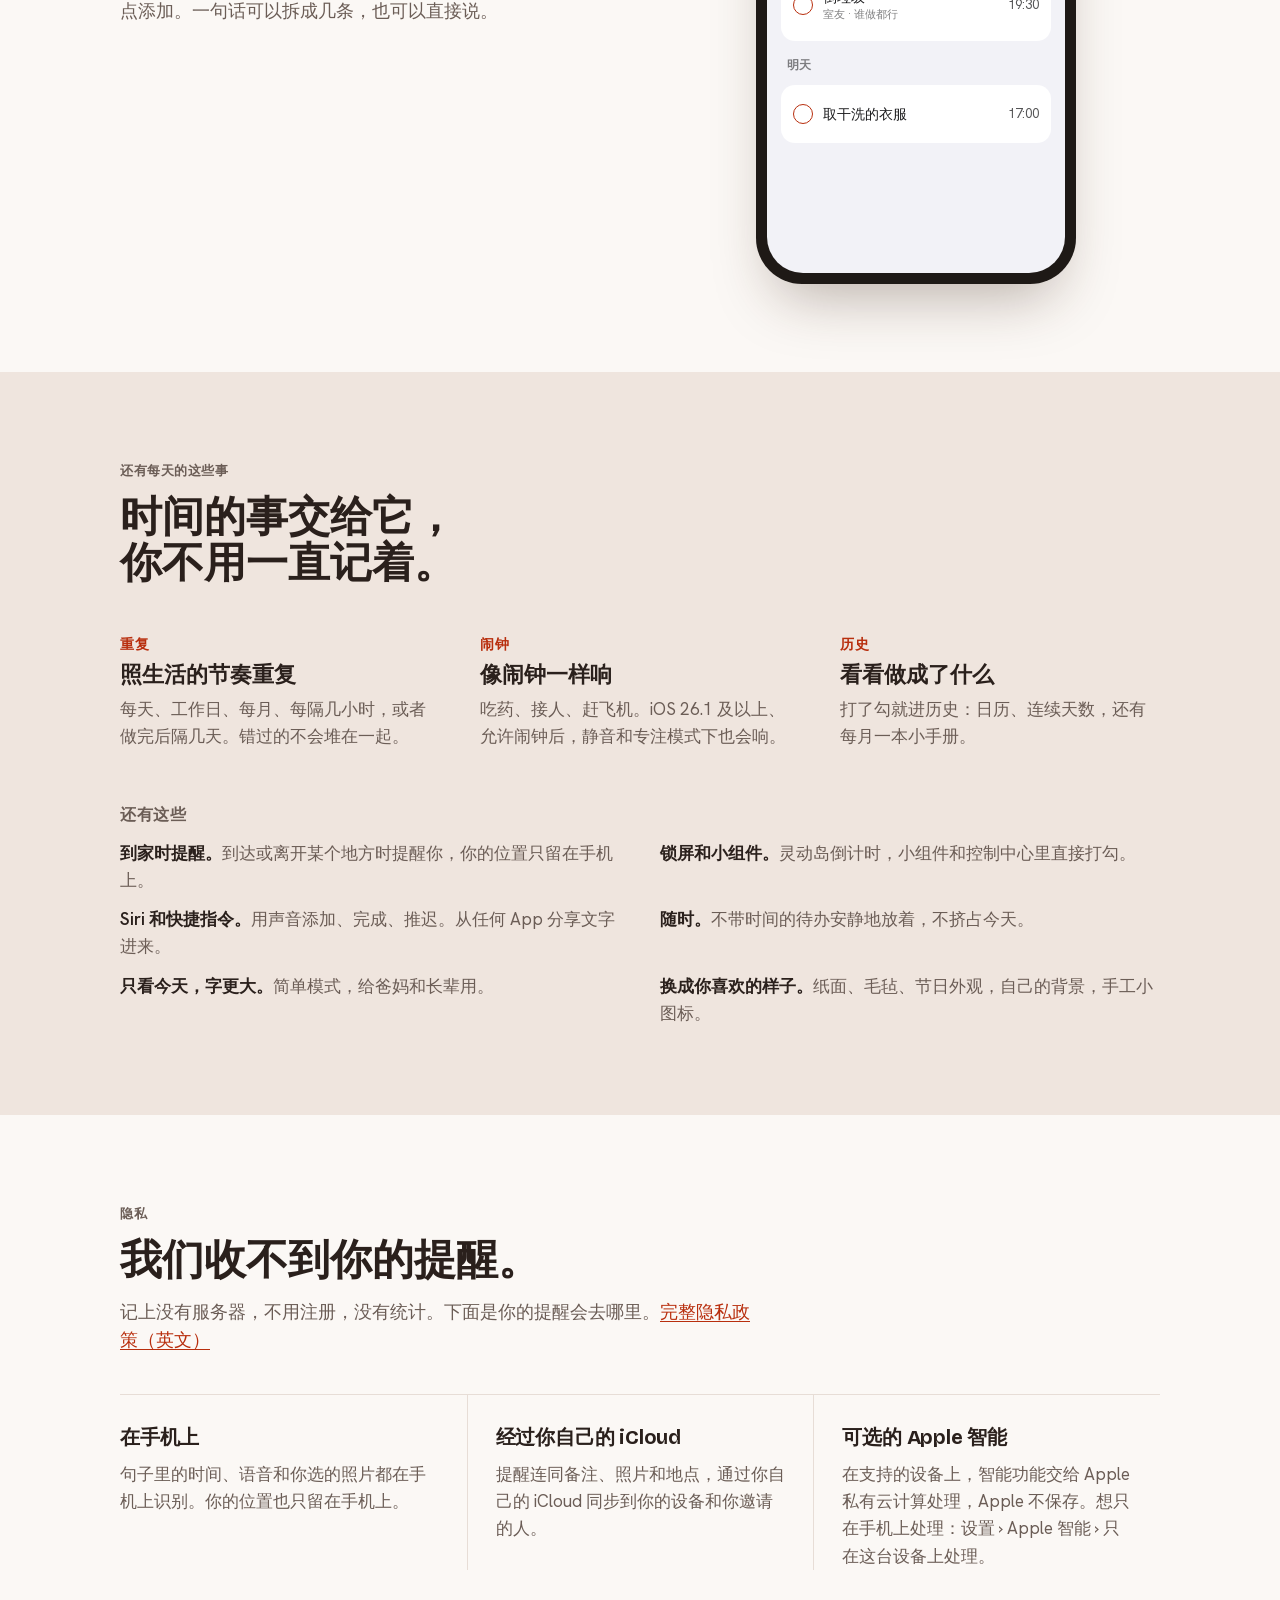
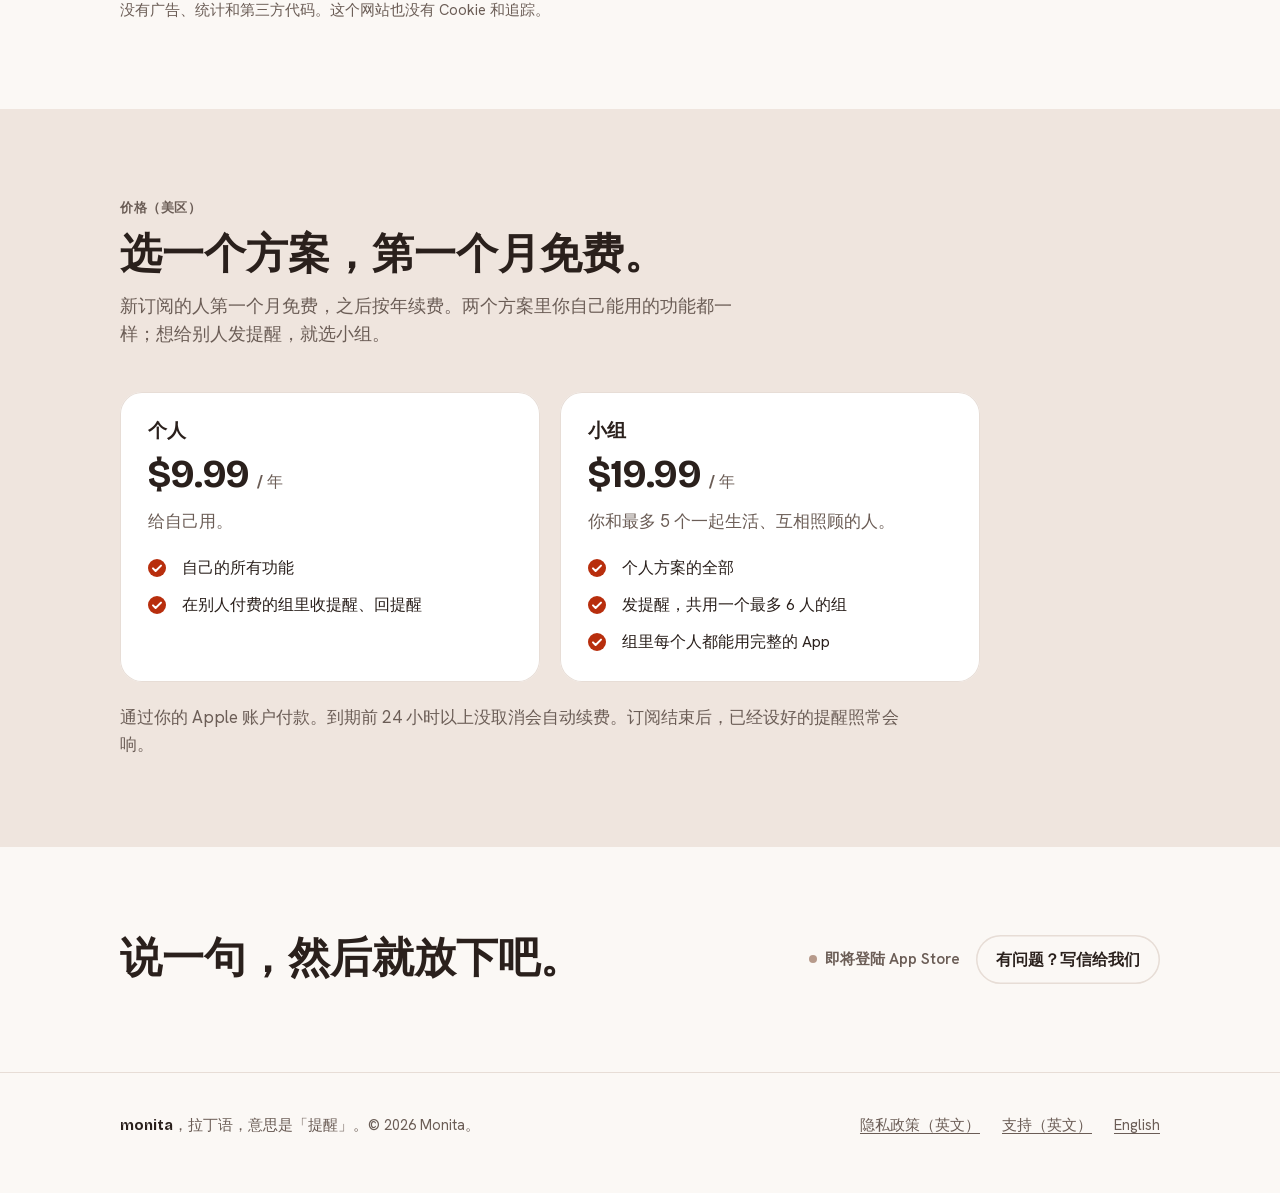
==== commit d1a0bb61: "Draft: family scenario as the hero demo (Anyone: trash to Sam and Lee), modes section, one-sentence " ====
--- a/zh/index.html
+++ b/zh/index.html
@@ -40,21 +40,67 @@
 
 <main>
   <section class="hero">
-    <div class="wrap">
-      <div class="hero-copy">
-        <span class="eyebrow">iPhone、iPad 和 Apple Watch 上的提醒</span>
-        <h1><span class="nb">说一句，</span><span class="nb">到点提醒。</span></h1>
+    <div class="wrap hero-grid">
+      <div class="hero-head">
+        <span class="eyebrow">给你自己，也给一起生活的人</span>
+        <h1><span class="nb">发给两个人，</span><span class="nb">谁做了你知道。</span></h1>
+      </div>
+      <div class="fam" role="img" aria-label="演示：你把「今晚倒垃圾」按「谁做都行」发给小周和阿杰。小周 19:42 打了勾，阿杰那边自动消失，你看到「小周 完成了」。">
+        <div class="fam-send" aria-hidden="true">
+          <div class="fam-to">发给 <b>小周</b> 和 <b>阿杰</b> · 谁做都行</div>
+          <div class="fam-text">今晚倒垃圾</div>
+          <div class="fam-when">今天 19:30</div>
+        </div>
+        <div class="fam-people" aria-hidden="true">
+          <div class="fam-p"><span class="avatar" style="background:#6F8A5E">小</span><div class="fam-who"><b>小周</b><span>打了勾 · 19:42</span></div><span class="ring done"></span></div>
+          <div class="fam-p off"><span class="avatar" style="background:#8A7AA6">阿</span><div class="fam-who"><b>阿杰</b><span>自动消失，不用做了</span></div></div>
+        </div>
+        <div class="fam-you" aria-hidden="true"><span class="okdot"></span><div class="fam-who"><b>小周 完成了</b><span>倒垃圾 · 19:42 完成</span></div></div>
+      </div>
+      <div class="hero-body">
+        <p class="lede">把「今晚倒垃圾」发给两个人。谁先做谁打勾，另一个人就不用做了，你也知道是谁做的。</p>
+        <div class="cta-row">
+          <a class="btn" href="#together">看看怎么用</a>
+          <span class="soon" data-appstore>即将登陆 App Store</span>
+        </div>
+      </div>
+    </div>
+  </section>
+
+  <section class="band tint" id="together">
+    <div class="wrap">
+      <div class="center-head">
+        <span class="eyebrow">互相提醒</span>
+        <h2><span class="nb">一件事分给几个人，</span><span class="nb">有两种算法。</span></h2>
+        <p>发给不止一个人时，选这件事怎么算做完。到点在每个人手机上响，家里不用再有一个人专门记事、催人。</p>
+      </div>
+      <div class="modes">
+        <div class="mode">
+          <h3>谁做都行</h3>
+          <p>有一个人做了就算完成，别人那边自动消失，不会再被问。</p>
+          <div class="mini" aria-hidden="true"><div class="mini-row"><span class="okdot"></span><span>倒垃圾</span><span class="mini-ok">小周 完成了</span></div></div>
+        </div>
+        <div class="mode">
+          <h3>每人都要做</h3>
+          <p>每个人各自打勾，你能看到还差谁。</p>
+          <div class="mini" aria-hidden="true"><div class="mini-row"><span class="waitdot"></span><span>交这个月的水电费</span><span class="mini-wait">3 人里 2 人做完</span></div></div>
+        </div>
+      </div>
+      <p class="frames-note">用链接、二维码或 6 位邀请码邀请。一个组最多 6 个人。被邀请的人收提醒、回提醒永远免费。</p>
+    </div>
+  </section>
+
+  <section class="band say" id="say">
+    <div class="wrap split">
+      <div class="section-copy">
+        <span class="eyebrow">你自己的一天</span>
+        <h2><span class="nb">说一句，</span><span class="nb">到点提醒。</span></h2>
+        <p>打一句或说一句「周五下午三点看牙」，看一眼时间对不对，点添加。一句话可以拆成几条，也可以直接说。</p>
         <div class="try" role="img" aria-label="输入「周五下午三点看牙」，下面先显示「周五 15:00」，再点添加。">
           <div class="try-input" aria-hidden="true"><span class="mic"><svg viewBox="0 0 16 16"><path d="M8 10.5a2.5 2.5 0 0 0 2.5-2.5V3.5a2.5 2.5 0 0 0-5 0V8A2.5 2.5 0 0 0 8 10.5Zm4-2.5a.75.75 0 0 1 1.5 0 5.5 5.5 0 0 1-4.75 5.45V15h-1.5v-1.55A5.5 5.5 0 0 1 2.5 8 .75.75 0 0 1 4 8a4 4 0 0 0 8 0Z"/></svg></span><span>周五下午三点看牙</span><span class="try-add">添加</span></div>
           <div class="try-result" aria-hidden="true"><svg viewBox="0 0 16 16"><path d="M8 1.5a6.5 6.5 0 1 0 0 13 6.5 6.5 0 0 0 0-13ZM8.75 4v3.69l2.28 2.28-1.06 1.06L7.25 8.31V4h1.5Z"/></svg>周五 15:00</div>
         </div>
-        <p class="lede">打一句或说一句「周五下午三点看牙」，看一眼时间对不对，点添加。到点记上会提醒你。</p>
-        <div class="cta-row">
-          <a class="btn" href="#together">看看怎么用</a>
-          <span class="soon" data-appstore>即将登陆 App Store</span>
-        </div>
-      </div>
-
+      </div>
       <div class="phone" role="img" aria-label="iPhone 上的记上：输入「周五下午三点看牙」，下面显示「周五 15:00」。">
         <div class="screen" aria-hidden="true">
           <div class="status"><span>9:41</span><span>●●● ▮</span></div>
@@ -82,58 +128,19 @@
     </div>
   </section>
 
-  <section class="band tint" id="together">
-    <div class="wrap">
-      <div class="center-head">
-        <span class="eyebrow">互相提醒</span>
-        <h2><span class="nb">发一条提醒，</span><span class="nb">做完了你会知道。</span></h2>
-        <p>到点在对方手机上响。对方打了勾，你会收到一条安静的通知。家里不用再有一个人专门记事、催人。</p>
-      </div>
-      <ol class="frames">
-        <li class="frame">
-          <span class="frame-step">你发出去</span>
-          <div class="mini" aria-hidden="true">
-            <div class="mini-to">发给 <b>家里</b> · 谁做都行</div>
-            <div class="mini-line">晚上七点半倒垃圾</div>
-            <div class="mini-result">今天 19:30</div>
-          </div>
-          <p>组里谁做都行。</p>
-        </li>
-        <li class="frame">
-          <span class="frame-step">小周打了勾</span>
-          <div class="mini" aria-hidden="true">
-            <div class="mini-row"><span class="ring done"></span><span>倒垃圾</span><span class="mini-time">19:42</span></div>
-            <div class="mini-to">来自你 · 家里</div>
-          </div>
-          <p>在小周的手机上点一下就好。</p>
-        </li>
-        <li class="frame">
-          <span class="frame-step">你看到做完了</span>
-          <div class="mini" aria-hidden="true">
-            <div class="mini-row"><span class="okdot"></span><span>倒垃圾</span><span class="mini-ok">小周做了</span></div>
-            <div class="mini-row"><span class="waitdot"></span><span>交这个月的水电费</span><span class="mini-wait">3 人里 2 人做完</span></div>
-          </div>
-          <p>「谁做都行」有一个人做了就算完成；「每人都要做」等所有人都做完。</p>
-        </li>
-      </ol>
-      <p class="frames-note">用链接、二维码或 6 位邀请码邀请。一个组最多 6 个人。被邀请的人收提醒、回提醒永远免费。</p>
-    </div>
-  </section>
-
-  <section class="band" id="features">
-    <div class="wrap">
-      <div class="center-head">
-        <span class="eyebrow">你自己的一天</span>
+  <section class="band tint" id="features">
+    <div class="wrap">
+      <div class="center-head">
+        <span class="eyebrow">还有每天的这些事</span>
         <h2><span class="nb">时间的事交给它，</span><span class="nb">你不用一直记着。</span></h2>
       </div>
       <div class="grid grid-main">
-        <div><span class="k">一句话</span><h3>怎么说就怎么写</h3><p>添加前先看时间，点一下就能改。一句话可以拆成几条，也可以直接说。</p></div>
         <div><span class="k">重复</span><h3>照生活的节奏重复</h3><p>每天、工作日、每月、每隔几小时，或者做完后隔几天。错过的不会堆在一起。</p></div>
+        <div><span class="k">闹钟</span><h3>像闹钟一样响</h3><p>吃药、接人、赶飞机。iOS 26.1 及以上、允许闹钟后，静音和专注模式下也会响。</p></div>
         <div><span class="k">历史</span><h3>看看做成了什么</h3><p>打了勾就进历史：日历、连续天数，还有每月一本小手册。</p></div>
       </div>
       <h3 class="more-head">还有这些</h3>
       <ul class="more">
-        <li><b>像闹钟一样响。</b>iOS 26.1 及以上、允许闹钟后，静音和专注模式下也会响。</li>
         <li><b>到家时提醒。</b>到达或离开某个地方时提醒你，你的位置只留在手机上。</li>
         <li><b>锁屏和小组件。</b>灵动岛倒计时，小组件和控制中心里直接打勾。</li>
         <li><b>Siri 和快捷指令。</b>用声音添加、完成、推迟。从任何 App 分享文字进来。</li>
@@ -144,7 +151,7 @@
     </div>
   </section>
 
-  <section class="band tint" id="privacy">
+  <section class="band" id="privacy">
     <div class="wrap">
       <div class="center-head">
         <span class="eyebrow">隐私</span>
@@ -160,7 +167,7 @@
     </div>
   </section>
 
-  <section class="band" id="pricing">
+  <section class="band tint" id="pricing">
     <div class="wrap">
       <div class="center-head">
         <span class="eyebrow">价格（美区）</span>
--- a/style.css
+++ b/style.css
@@ -228,10 +228,41 @@
 .try-result svg { width: 15px; height: 15px; fill: currentColor; }
 @media (max-width: 860px) {
   .try { display: flex; }
-  .hero .phone { display: none; }
-  .hero-copy { gap: 18px; }
+  .say .phone { display: none; }
+}
+/* Family hero: head + demo + body; demo sits in the right column on wide screens, under the headline on phones */
+.hero .hero-grid { display: grid; grid-template-columns: 1.05fr 0.95fr; grid-template-areas: "head fam" "body fam"; gap: 22px 56px; align-items: start; padding-block: 64px 80px; }
+.hero-head { grid-area: head; display: flex; flex-direction: column; gap: 18px; align-self: end; min-width: 0; }
+.hero-body { grid-area: body; display: flex; flex-direction: column; gap: 22px; min-width: 0; }
+.fam { grid-area: fam; align-self: center; display: flex; flex-direction: column; gap: 12px; max-width: 500px; width: 100%; justify-self: center; }
+.fam-send { background: var(--sheet); border-radius: 20px; padding: 16px 18px; display: flex; flex-direction: column; gap: 4px; box-shadow: 0 1px 0 var(--line), 0 20px 40px -28px rgba(60, 35, 20, 0.4); }
+.fam-to { font-size: 0.88rem; color: var(--ink-2); }
+.fam-text { font-size: 1.15rem; font-weight: 600; }
+.fam-when { font-size: 0.92rem; font-weight: 600; color: var(--accent); }
+.fam-people { display: grid; grid-template-columns: 1fr 1fr; gap: 10px; }
+.fam-p { background: var(--sheet); border-radius: 16px; padding: 12px; display: flex; align-items: center; gap: 10px; box-shadow: inset 0 0 0 1px var(--line); min-width: 0; }
+.fam-p .avatar { width: 32px; height: 32px; font-size: 0.85rem; }
+.fam-p .ring { border-color: var(--accent); margin-left: auto; }
+.fam-p .ring.done { background: var(--accent); }
+.fam-p.off { background: transparent; box-shadow: inset 0 0 0 1.5px var(--line); }
+.fam-p.off .avatar { opacity: 0.55; }
+.fam-who { display: flex; flex-direction: column; min-width: 0; line-height: 1.3; }
+.fam-who b { font-size: 0.98rem; }
+.fam-who span { font-size: 0.82rem; color: var(--ink-2); }
+.fam-you { display: flex; align-items: center; gap: 12px; background: var(--clay-soft); border-radius: 16px; padding: 12px 16px; }
+.fam-you b { color: var(--ok); }
+.modes { display: grid; grid-template-columns: 1fr 1fr; gap: 20px; margin-top: 36px; max-width: 860px; }
+.mode { display: flex; flex-direction: column; gap: 10px; min-width: 0; }
+.mode p { color: var(--ink-2); }
+.mode .mini { min-height: 0; }
+@media (max-width: 860px) {
+  .hero .hero-grid { grid-template-columns: 1fr; grid-template-areas: "head" "fam" "body"; padding-block: 28px 56px; gap: 20px; }
+  .hero-head { align-self: start; }
+  .fam { justify-self: stretch; max-width: none; }
   .hero .lede { font-size: 1.08rem; }
 }
+@media (max-width: 420px) { .fam-people { grid-template-columns: 1fr; } }
+@media (max-width: 680px) { .modes { grid-template-columns: 1fr; } }
 .frames { list-style: none; padding: 0; margin: 40px 0 0; display: grid; grid-template-columns: repeat(3, 1fr); gap: 20px; }
 .frame { display: flex; flex-direction: column; gap: 14px; min-width: 0; }
 .frame p { color: var(--ink-2); font-size: 0.98rem; }
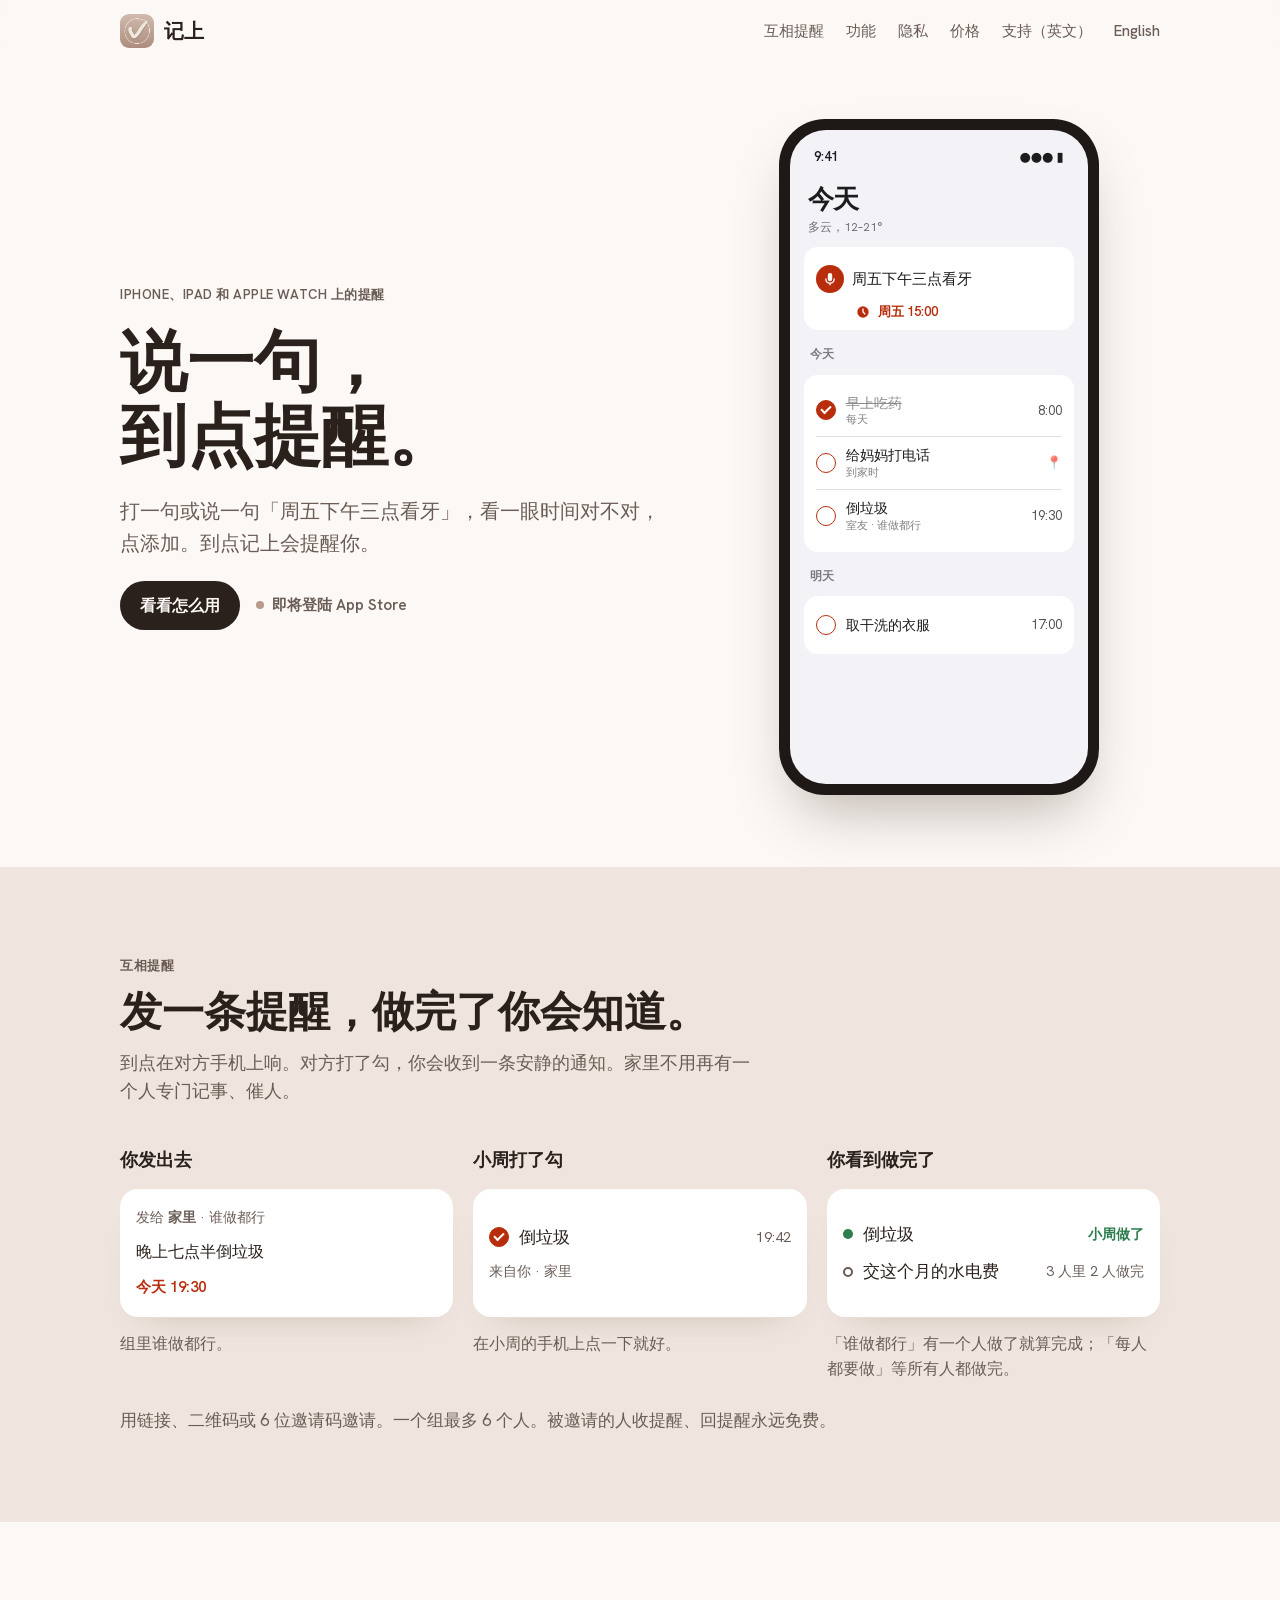
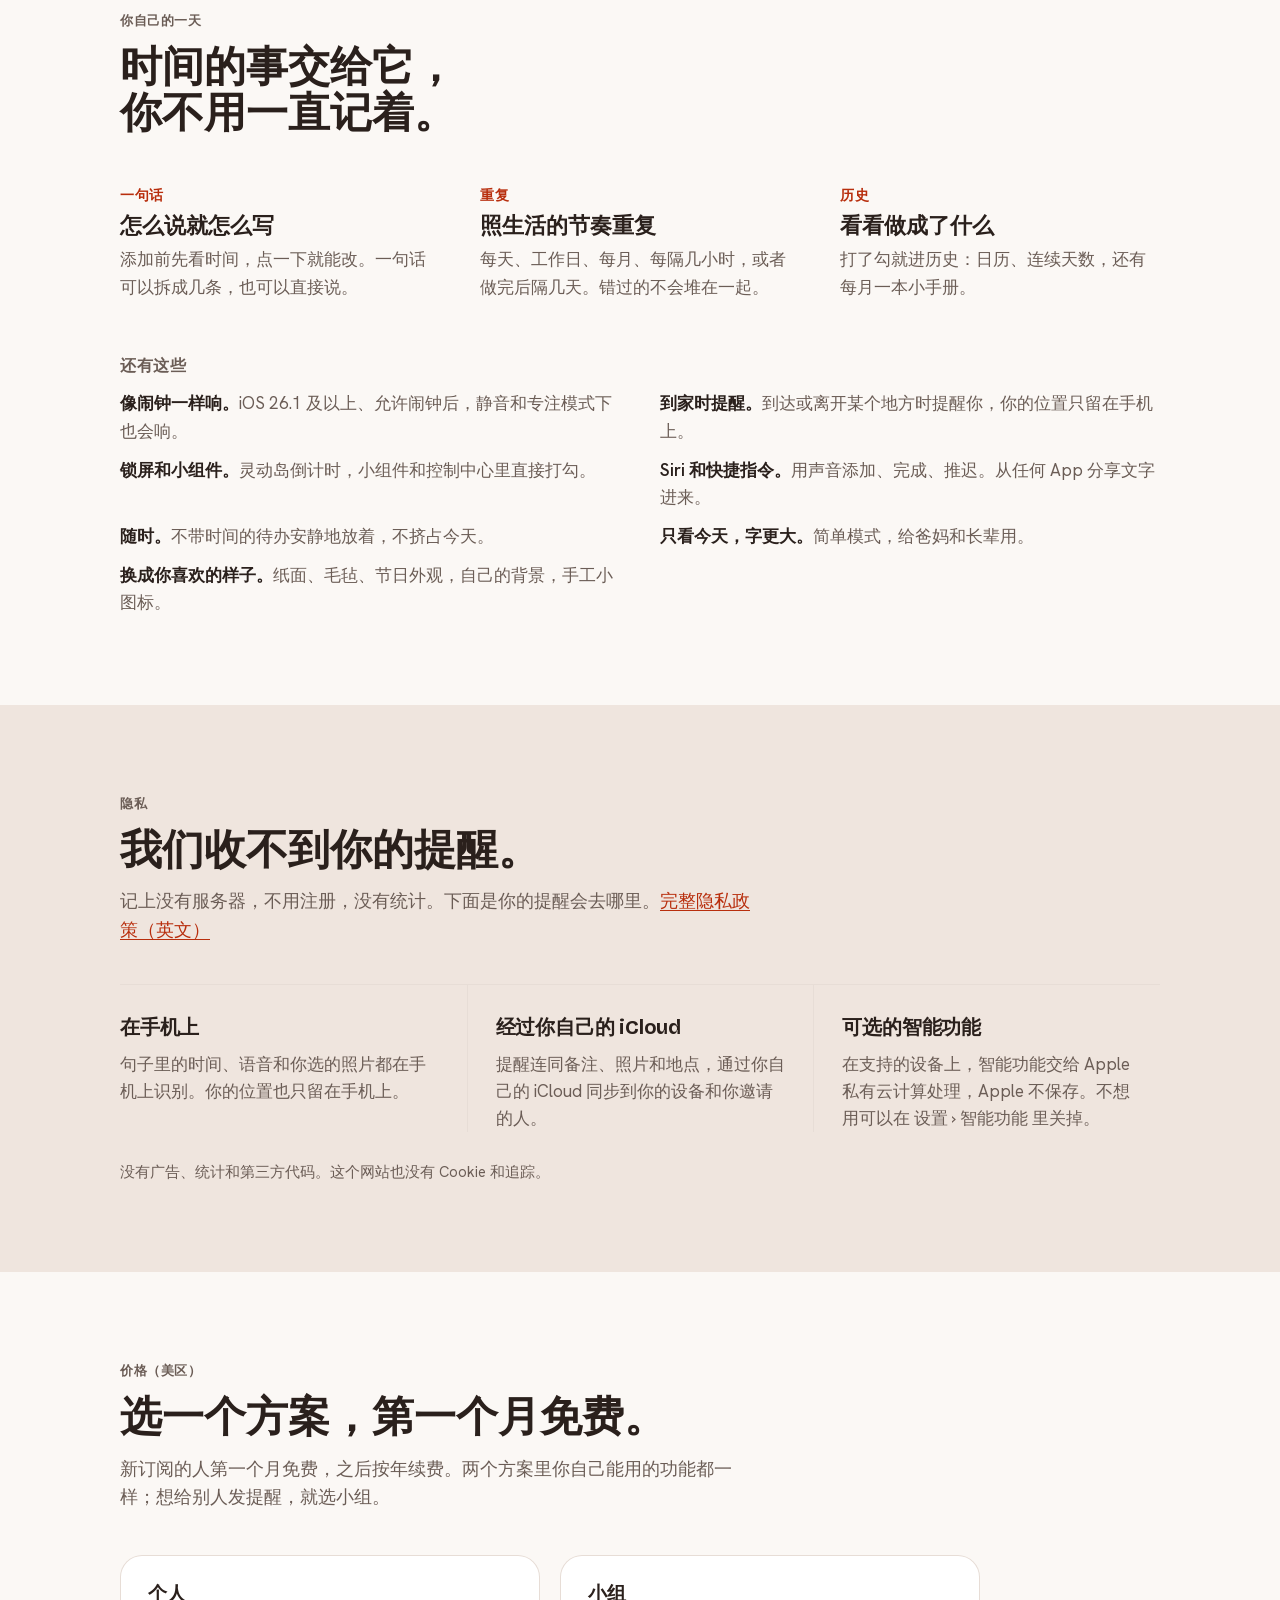
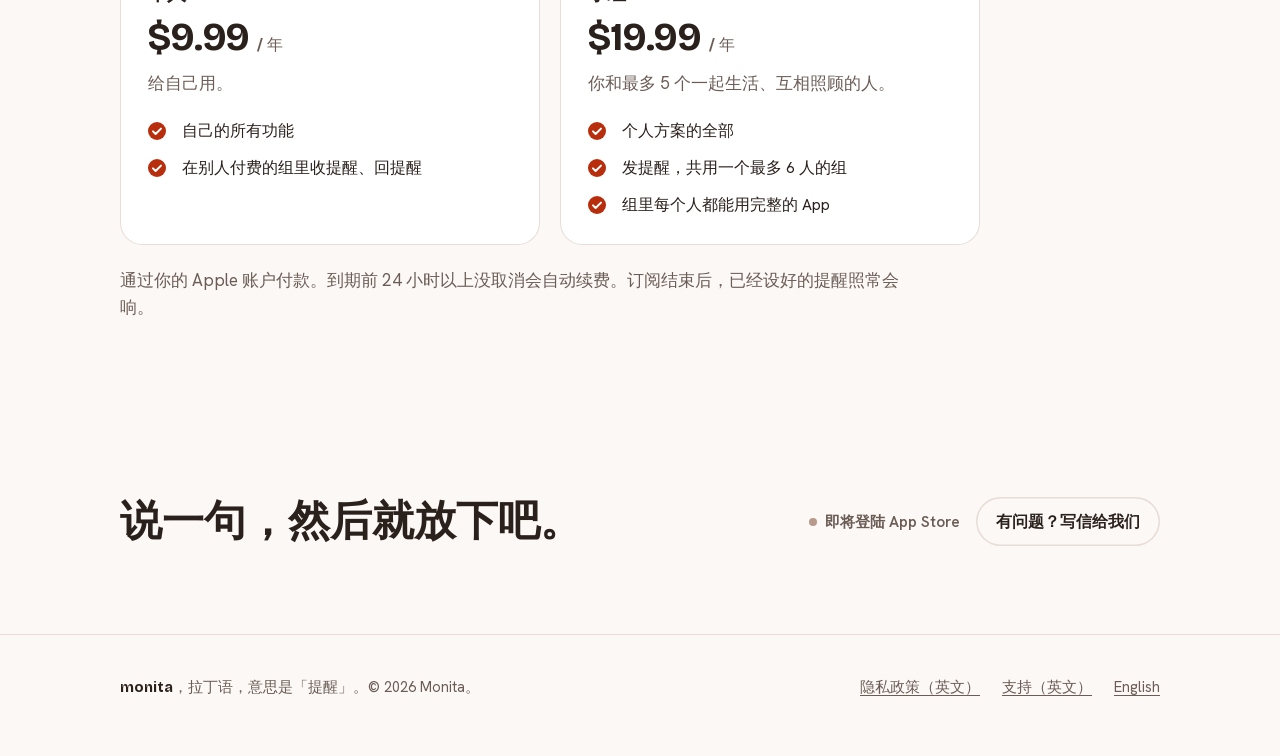
==== commit 760c07a7: "Smart features wording: don't name Apple Intelligence as the feature - Home (en / zh): "Optional App" ====
--- a/zh/index.html
+++ b/zh/index.html
@@ -40,67 +40,21 @@
 
 <main>
   <section class="hero">
-    <div class="wrap hero-grid">
-      <div class="hero-head">
-        <span class="eyebrow">给你自己，也给一起生活的人</span>
-        <h1><span class="nb">发给两个人，</span><span class="nb">谁做了你知道。</span></h1>
-      </div>
-      <div class="fam" role="img" aria-label="演示：你把「今晚倒垃圾」按「谁做都行」发给小周和阿杰。小周 19:42 打了勾，阿杰那边自动消失，你看到「小周 完成了」。">
-        <div class="fam-send" aria-hidden="true">
-          <div class="fam-to">发给 <b>小周</b> 和 <b>阿杰</b> · 谁做都行</div>
-          <div class="fam-text">今晚倒垃圾</div>
-          <div class="fam-when">今天 19:30</div>
-        </div>
-        <div class="fam-people" aria-hidden="true">
-          <div class="fam-p"><span class="avatar" style="background:#6F8A5E">小</span><div class="fam-who"><b>小周</b><span>打了勾 · 19:42</span></div><span class="ring done"></span></div>
-          <div class="fam-p off"><span class="avatar" style="background:#8A7AA6">阿</span><div class="fam-who"><b>阿杰</b><span>自动消失，不用做了</span></div></div>
-        </div>
-        <div class="fam-you" aria-hidden="true"><span class="okdot"></span><div class="fam-who"><b>小周 完成了</b><span>倒垃圾 · 19:42 完成</span></div></div>
-      </div>
-      <div class="hero-body">
-        <p class="lede">把「今晚倒垃圾」发给两个人。谁先做谁打勾，另一个人就不用做了，你也知道是谁做的。</p>
+    <div class="wrap">
+      <div class="hero-copy">
+        <span class="eyebrow">iPhone、iPad 和 Apple Watch 上的提醒</span>
+        <h1><span class="nb">说一句，</span><span class="nb">到点提醒。</span></h1>
+        <div class="try" role="img" aria-label="输入「周五下午三点看牙」，下面先显示「周五 15:00」，再点添加。">
+          <div class="try-input" aria-hidden="true"><span class="mic"><svg viewBox="0 0 16 16"><path d="M8 10.5a2.5 2.5 0 0 0 2.5-2.5V3.5a2.5 2.5 0 0 0-5 0V8A2.5 2.5 0 0 0 8 10.5Zm4-2.5a.75.75 0 0 1 1.5 0 5.5 5.5 0 0 1-4.75 5.45V15h-1.5v-1.55A5.5 5.5 0 0 1 2.5 8 .75.75 0 0 1 4 8a4 4 0 0 0 8 0Z"/></svg></span><span>周五下午三点看牙</span><span class="try-add">添加</span></div>
+          <div class="try-result" aria-hidden="true"><svg viewBox="0 0 16 16"><path d="M8 1.5a6.5 6.5 0 1 0 0 13 6.5 6.5 0 0 0 0-13ZM8.75 4v3.69l2.28 2.28-1.06 1.06L7.25 8.31V4h1.5Z"/></svg>周五 15:00</div>
+        </div>
+        <p class="lede">打一句或说一句「周五下午三点看牙」，看一眼时间对不对，点添加。到点记上会提醒你。</p>
         <div class="cta-row">
           <a class="btn" href="#together">看看怎么用</a>
           <span class="soon" data-appstore>即将登陆 App Store</span>
         </div>
       </div>
-    </div>
-  </section>
-
-  <section class="band tint" id="together">
-    <div class="wrap">
-      <div class="center-head">
-        <span class="eyebrow">互相提醒</span>
-        <h2><span class="nb">一件事分给几个人，</span><span class="nb">有两种算法。</span></h2>
-        <p>发给不止一个人时，选这件事怎么算做完。到点在每个人手机上响，家里不用再有一个人专门记事、催人。</p>
-      </div>
-      <div class="modes">
-        <div class="mode">
-          <h3>谁做都行</h3>
-          <p>有一个人做了就算完成，别人那边自动消失，不会再被问。</p>
-          <div class="mini" aria-hidden="true"><div class="mini-row"><span class="okdot"></span><span>倒垃圾</span><span class="mini-ok">小周 完成了</span></div></div>
-        </div>
-        <div class="mode">
-          <h3>每人都要做</h3>
-          <p>每个人各自打勾，你能看到还差谁。</p>
-          <div class="mini" aria-hidden="true"><div class="mini-row"><span class="waitdot"></span><span>交这个月的水电费</span><span class="mini-wait">3 人里 2 人做完</span></div></div>
-        </div>
-      </div>
-      <p class="frames-note">用链接、二维码或 6 位邀请码邀请。一个组最多 6 个人。被邀请的人收提醒、回提醒永远免费。</p>
-    </div>
-  </section>
-
-  <section class="band say" id="say">
-    <div class="wrap split">
-      <div class="section-copy">
-        <span class="eyebrow">你自己的一天</span>
-        <h2><span class="nb">说一句，</span><span class="nb">到点提醒。</span></h2>
-        <p>打一句或说一句「周五下午三点看牙」，看一眼时间对不对，点添加。一句话可以拆成几条，也可以直接说。</p>
-        <div class="try" role="img" aria-label="输入「周五下午三点看牙」，下面先显示「周五 15:00」，再点添加。">
-          <div class="try-input" aria-hidden="true"><span class="mic"><svg viewBox="0 0 16 16"><path d="M8 10.5a2.5 2.5 0 0 0 2.5-2.5V3.5a2.5 2.5 0 0 0-5 0V8A2.5 2.5 0 0 0 8 10.5Zm4-2.5a.75.75 0 0 1 1.5 0 5.5 5.5 0 0 1-4.75 5.45V15h-1.5v-1.55A5.5 5.5 0 0 1 2.5 8 .75.75 0 0 1 4 8a4 4 0 0 0 8 0Z"/></svg></span><span>周五下午三点看牙</span><span class="try-add">添加</span></div>
-          <div class="try-result" aria-hidden="true"><svg viewBox="0 0 16 16"><path d="M8 1.5a6.5 6.5 0 1 0 0 13 6.5 6.5 0 0 0 0-13ZM8.75 4v3.69l2.28 2.28-1.06 1.06L7.25 8.31V4h1.5Z"/></svg>周五 15:00</div>
-        </div>
-      </div>
+
       <div class="phone" role="img" aria-label="iPhone 上的记上：输入「周五下午三点看牙」，下面显示「周五 15:00」。">
         <div class="screen" aria-hidden="true">
           <div class="status"><span>9:41</span><span>●●● ▮</span></div>
@@ -128,19 +82,58 @@
     </div>
   </section>
 
-  <section class="band tint" id="features">
-    <div class="wrap">
-      <div class="center-head">
-        <span class="eyebrow">还有每天的这些事</span>
+  <section class="band tint" id="together">
+    <div class="wrap">
+      <div class="center-head">
+        <span class="eyebrow">互相提醒</span>
+        <h2><span class="nb">发一条提醒，</span><span class="nb">做完了你会知道。</span></h2>
+        <p>到点在对方手机上响。对方打了勾，你会收到一条安静的通知。家里不用再有一个人专门记事、催人。</p>
+      </div>
+      <ol class="frames">
+        <li class="frame">
+          <span class="frame-step">你发出去</span>
+          <div class="mini" aria-hidden="true">
+            <div class="mini-to">发给 <b>家里</b> · 谁做都行</div>
+            <div class="mini-line">晚上七点半倒垃圾</div>
+            <div class="mini-result">今天 19:30</div>
+          </div>
+          <p>组里谁做都行。</p>
+        </li>
+        <li class="frame">
+          <span class="frame-step">小周打了勾</span>
+          <div class="mini" aria-hidden="true">
+            <div class="mini-row"><span class="ring done"></span><span>倒垃圾</span><span class="mini-time">19:42</span></div>
+            <div class="mini-to">来自你 · 家里</div>
+          </div>
+          <p>在小周的手机上点一下就好。</p>
+        </li>
+        <li class="frame">
+          <span class="frame-step">你看到做完了</span>
+          <div class="mini" aria-hidden="true">
+            <div class="mini-row"><span class="okdot"></span><span>倒垃圾</span><span class="mini-ok">小周做了</span></div>
+            <div class="mini-row"><span class="waitdot"></span><span>交这个月的水电费</span><span class="mini-wait">3 人里 2 人做完</span></div>
+          </div>
+          <p>「谁做都行」有一个人做了就算完成；「每人都要做」等所有人都做完。</p>
+        </li>
+      </ol>
+      <p class="frames-note">用链接、二维码或 6 位邀请码邀请。一个组最多 6 个人。被邀请的人收提醒、回提醒永远免费。</p>
+    </div>
+  </section>
+
+  <section class="band" id="features">
+    <div class="wrap">
+      <div class="center-head">
+        <span class="eyebrow">你自己的一天</span>
         <h2><span class="nb">时间的事交给它，</span><span class="nb">你不用一直记着。</span></h2>
       </div>
       <div class="grid grid-main">
+        <div><span class="k">一句话</span><h3>怎么说就怎么写</h3><p>添加前先看时间，点一下就能改。一句话可以拆成几条，也可以直接说。</p></div>
         <div><span class="k">重复</span><h3>照生活的节奏重复</h3><p>每天、工作日、每月、每隔几小时，或者做完后隔几天。错过的不会堆在一起。</p></div>
-        <div><span class="k">闹钟</span><h3>像闹钟一样响</h3><p>吃药、接人、赶飞机。iOS 26.1 及以上、允许闹钟后，静音和专注模式下也会响。</p></div>
         <div><span class="k">历史</span><h3>看看做成了什么</h3><p>打了勾就进历史：日历、连续天数，还有每月一本小手册。</p></div>
       </div>
       <h3 class="more-head">还有这些</h3>
       <ul class="more">
+        <li><b>像闹钟一样响。</b>iOS 26.1 及以上、允许闹钟后，静音和专注模式下也会响。</li>
         <li><b>到家时提醒。</b>到达或离开某个地方时提醒你，你的位置只留在手机上。</li>
         <li><b>锁屏和小组件。</b>灵动岛倒计时，小组件和控制中心里直接打勾。</li>
         <li><b>Siri 和快捷指令。</b>用声音添加、完成、推迟。从任何 App 分享文字进来。</li>
@@ -151,7 +144,7 @@
     </div>
   </section>
 
-  <section class="band" id="privacy">
+  <section class="band tint" id="privacy">
     <div class="wrap">
       <div class="center-head">
         <span class="eyebrow">隐私</span>
@@ -161,13 +154,13 @@
       <ul class="privacy-lines">
         <li><b>在手机上</b><span>句子里的时间、语音和你选的照片都在手机上识别。你的位置也只留在手机上。</span></li>
         <li><b>经过你自己的 iCloud</b><span>提醒连同备注、照片和地点，通过你自己的 iCloud 同步到你的设备和你邀请的人。</span></li>
-        <li><b>可选的 Apple 智能</b><span>在支持的设备上，智能功能交给 Apple 私有云计算处理，Apple 不保存。想只在手机上处理：设置 › Apple 智能 › 只在这台设备上处理。</span></li>
+        <li><b>可选的智能功能</b><span>在支持的设备上，智能功能交给 Apple 私有云计算处理，Apple 不保存。不想用可以在 设置 › 智能功能 里关掉。</span></li>
       </ul>
       <p class="fine" style="margin-top:28px">没有广告、统计和第三方代码。这个网站也没有 Cookie 和追踪。</p>
     </div>
   </section>
 
-  <section class="band tint" id="pricing">
+  <section class="band" id="pricing">
     <div class="wrap">
       <div class="center-head">
         <span class="eyebrow">价格（美区）</span>
